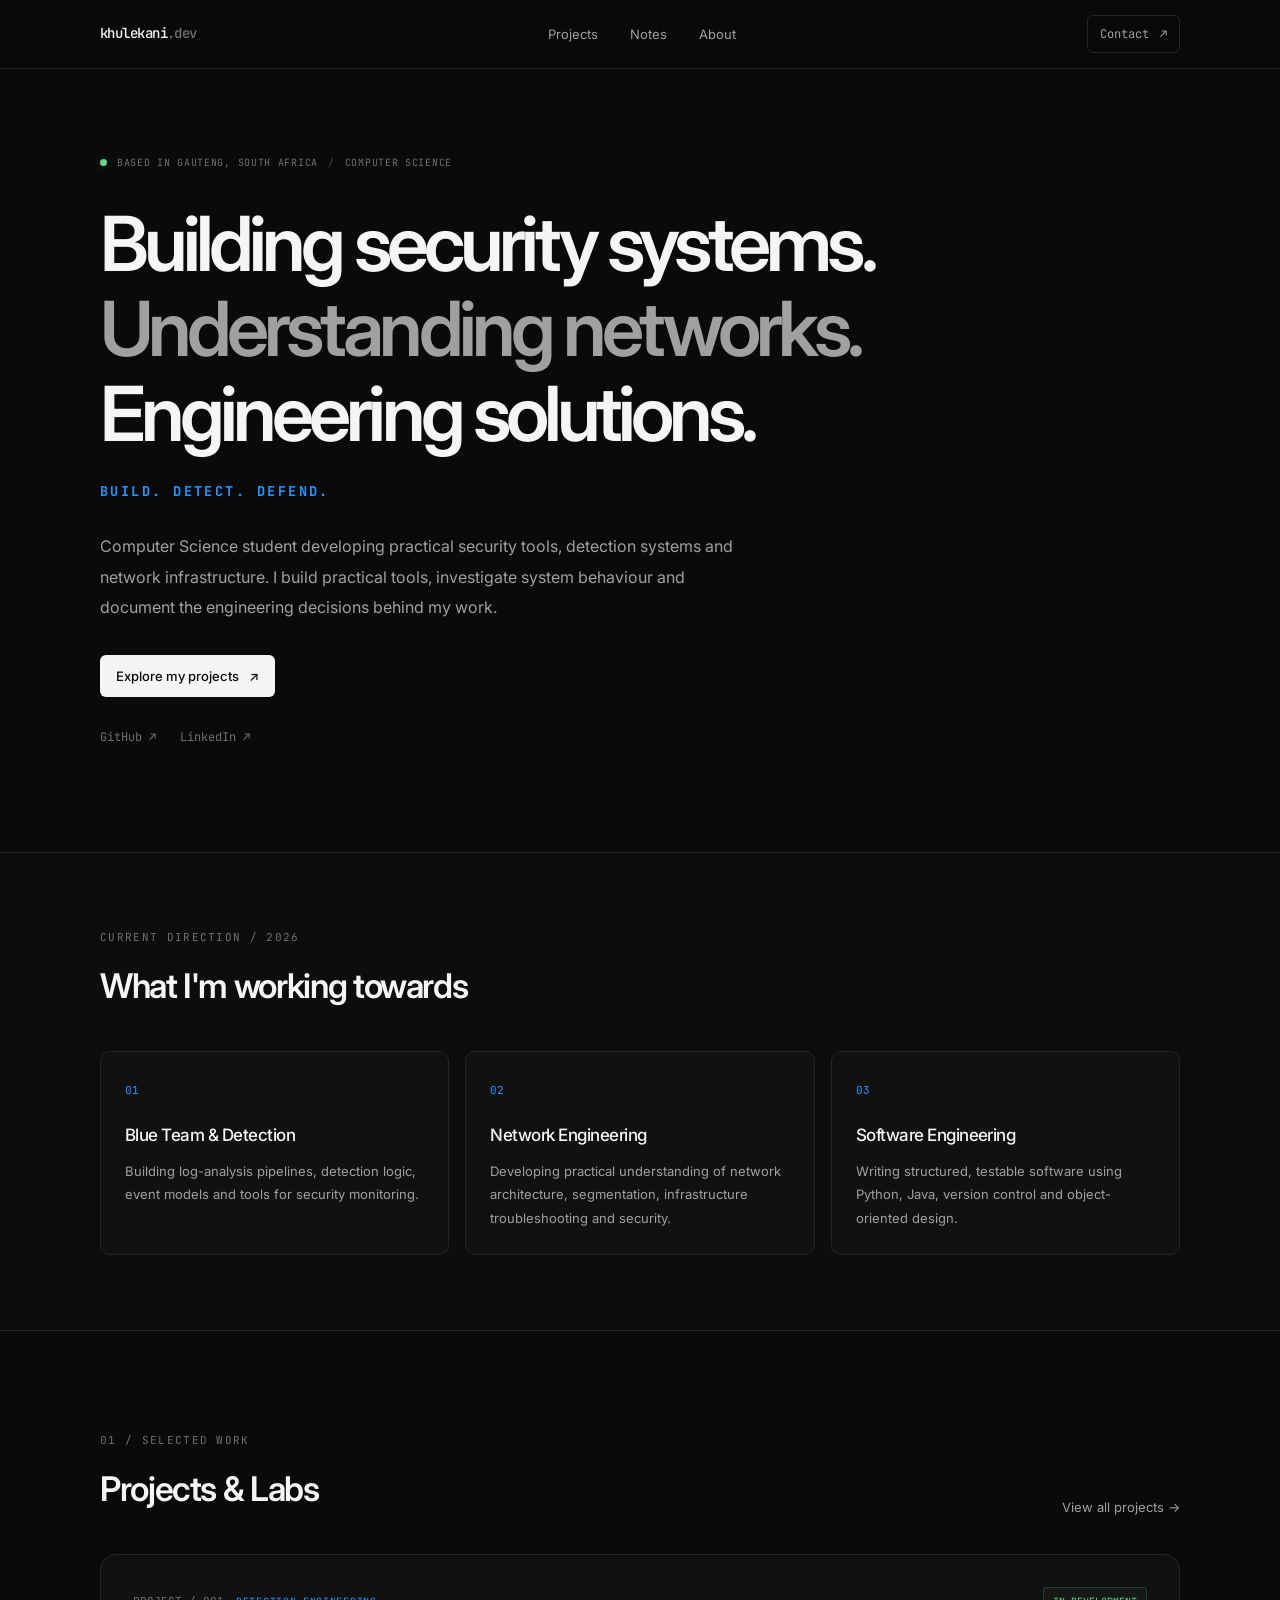
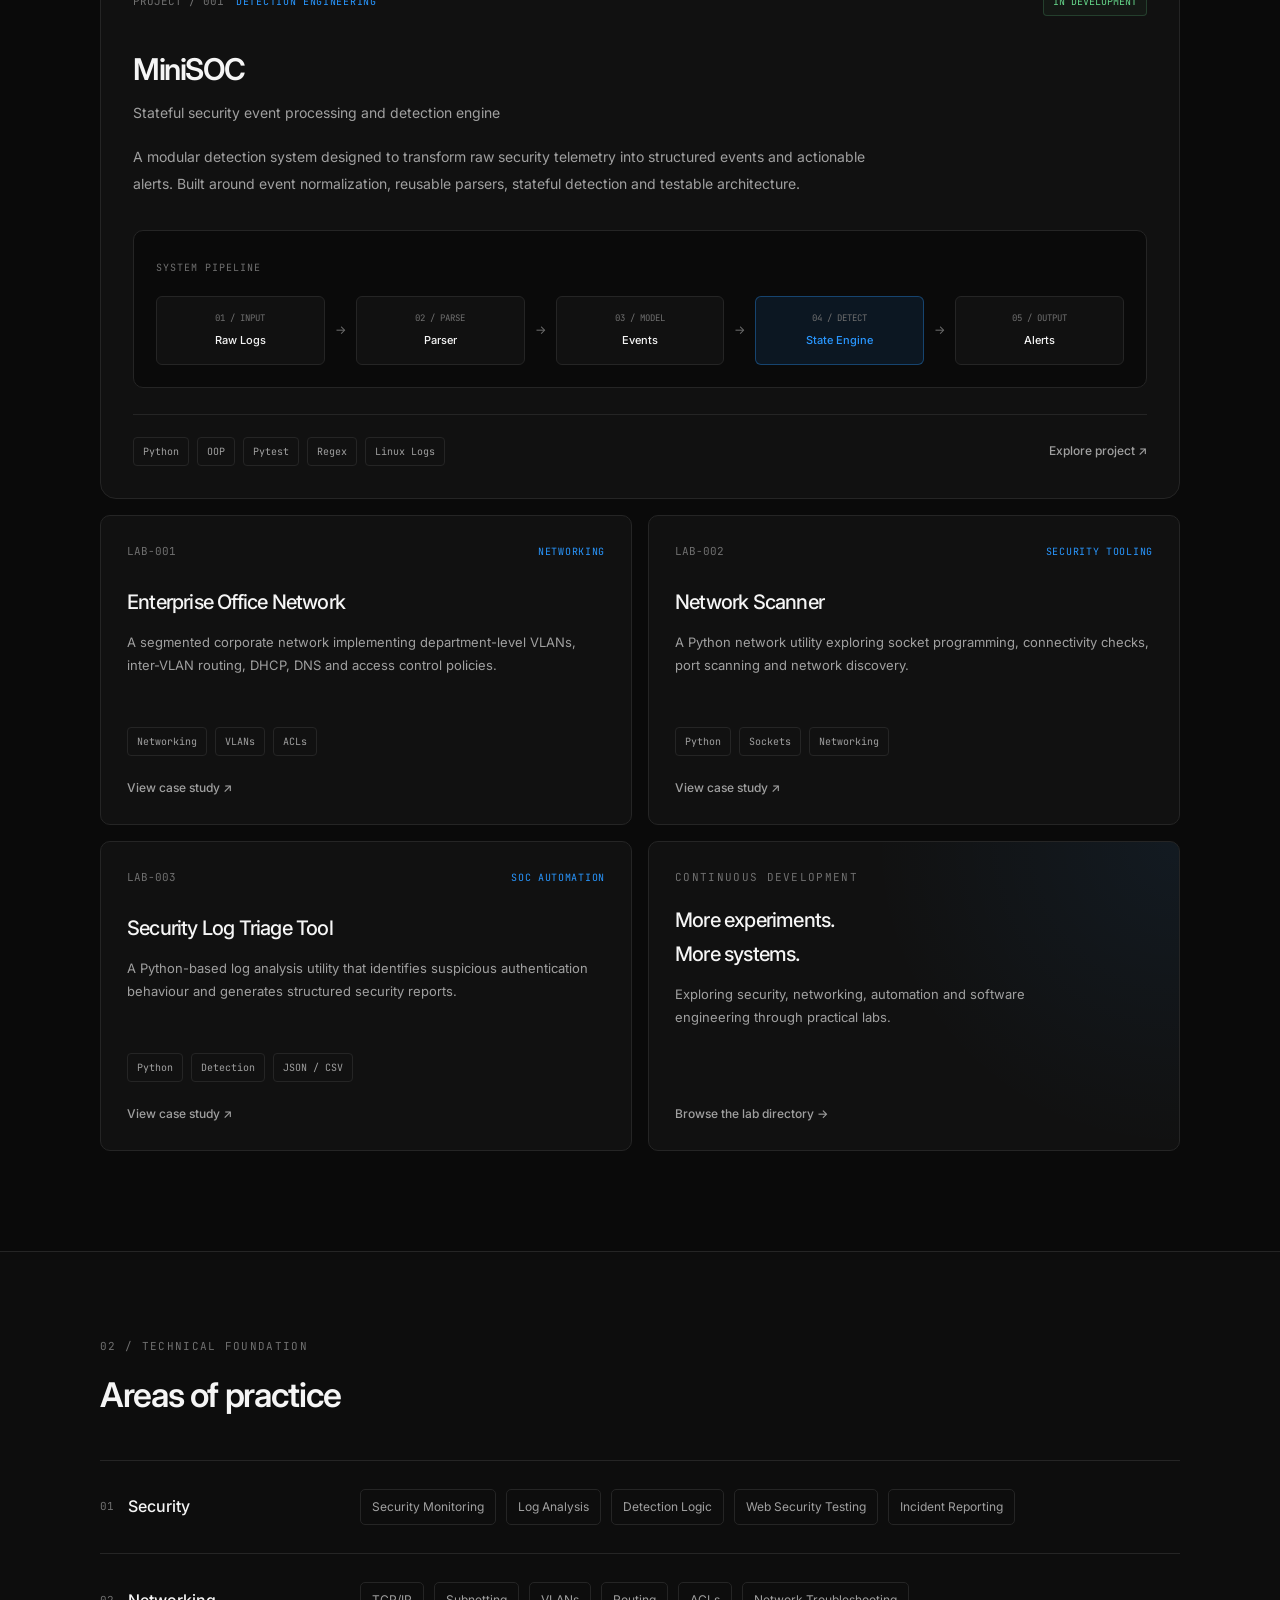
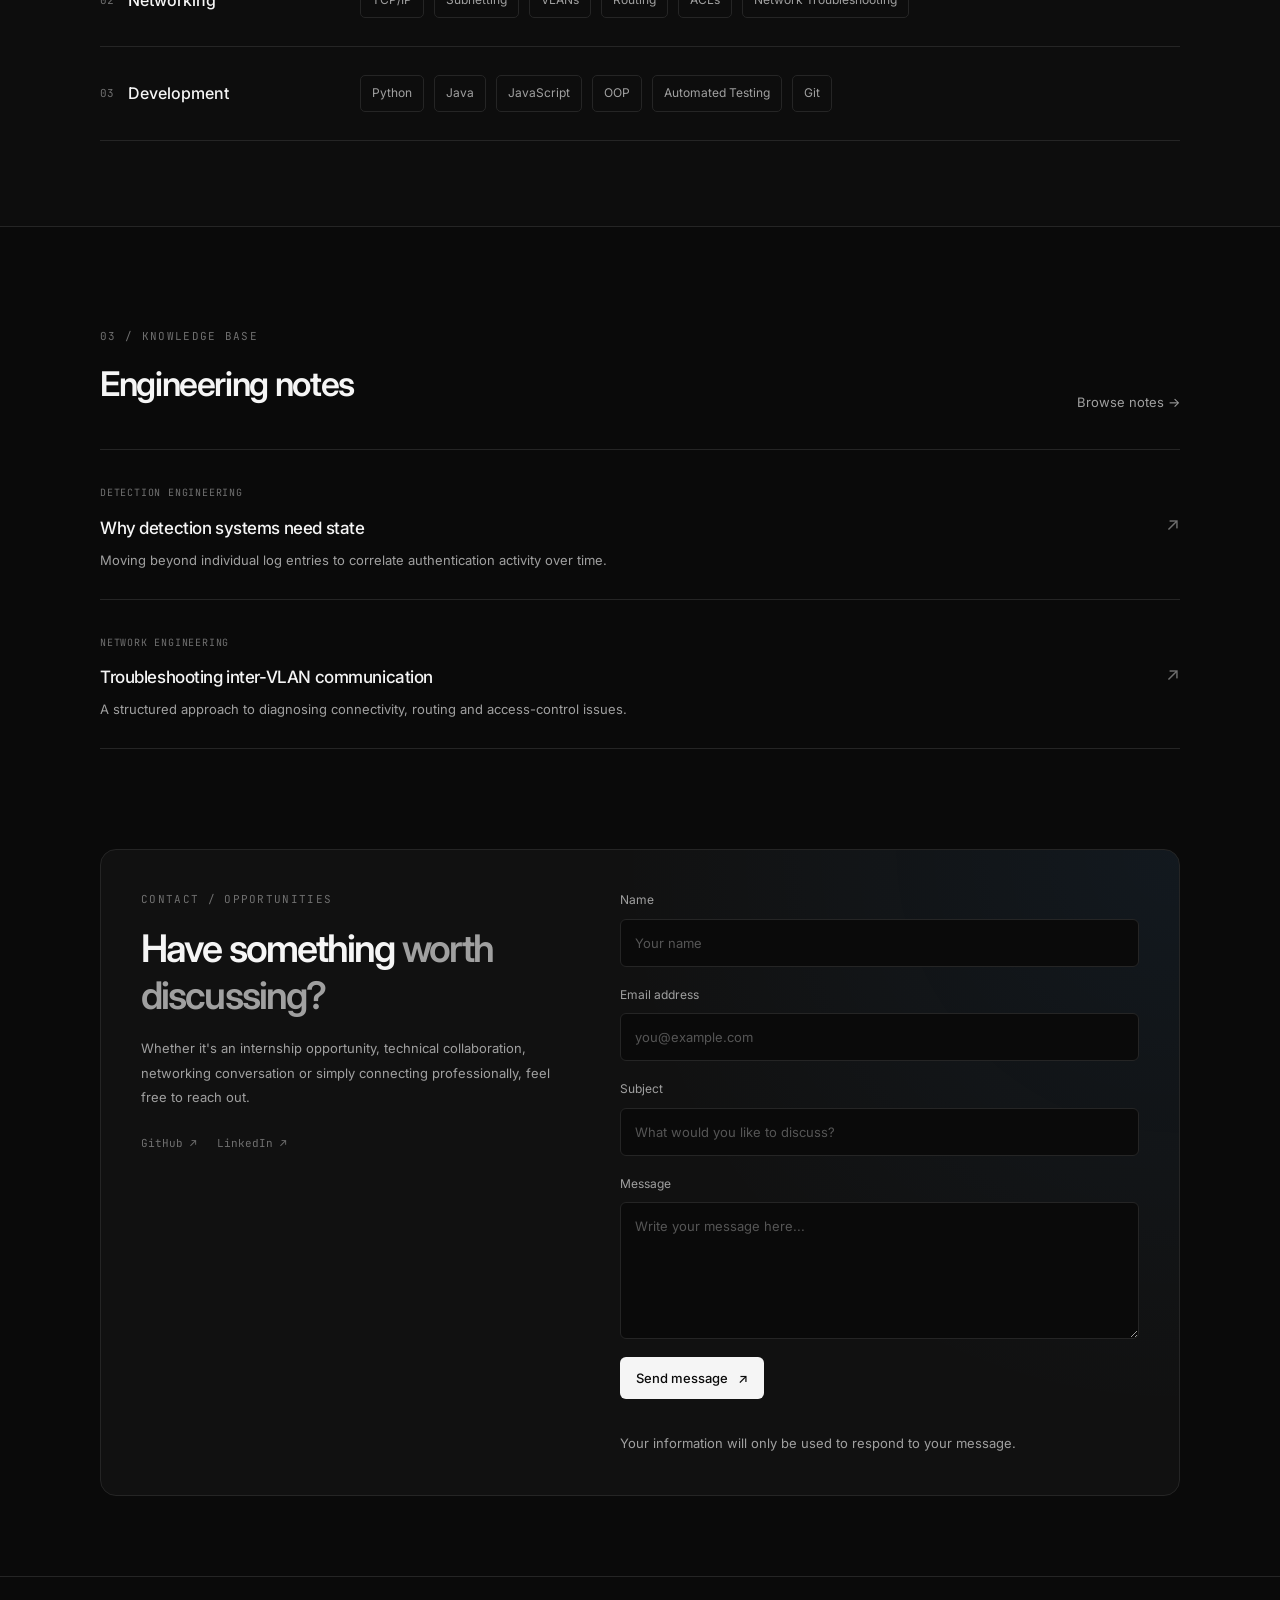
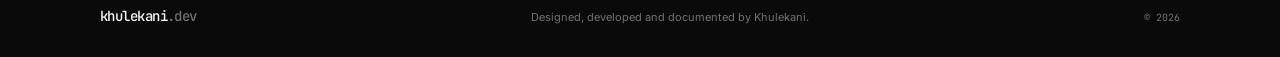
==== index.html @ 245b763f "Full first deployement" ====
<!DOCTYPE html>
<html lang="en">

<head>
    <meta charset="UTF-8">
    <meta name="viewport" content="width=device-width, initial-scale=1.0">

    <title>Khulekani Thabethe | Security & Network Engineering</title>

    <meta name="description"
        content="Computer Science student focused on cybersecurity, network engineering, detection systems and practical software development.">

    <meta name="theme-color" content="#0a0a0a">

    <link rel="preconnect" href="https://fonts.googleapis.com">
    <link rel="preconnect" href="https://fonts.gstatic.com" crossorigin>

    <link
        href="https://fonts.googleapis.com/css2?family=Inter:wght@400;500;600;700&family=JetBrains+Mono:wght@400;500&display=swap"
        rel="stylesheet">

    <link rel="stylesheet" href="style.css">
</head>

<body>

    <!-- Navigation -->
    <header class="site-header">
        <div class="container nav-wrapper">

            <a href="index.html" class="brand">
                khulekani<span>.dev</span>
            </a>

            <nav class="nav-links">
                <a href="projects.html">Projects</a>
                <a href="notes.html">Notes</a>
                <a href="about.html">About</a>
            </nav>

            <a href="contact.html" class="nav-contact">
                Contact <span>↗</span>
            </a>

        </div>
    </header>


    <main>

        <!-- Hero -->
        <section class="hero container">

            <div class="hero-meta">
                <span class="status-dot"></span>
                <span>BASED IN GAUTENG, SOUTH AFRICA</span>
                <span class="meta-divider">/</span>
                <span>COMPUTER SCIENCE</span>
            </div>

            <h1>
                Building security systems.
                <span>Understanding networks.</span>
                Engineering solutions.
            </h1>

            <p class="tagline">
                BUILD. DETECT. DEFEND.
            </p>
            
            <p class="hero-description">
                Computer Science student developing practical security tools,
                detection systems and network infrastructure.

                I build practical tools, investigate system behaviour
                and document the engineering decisions behind my work.
            </p>

            <div class="hero-actions">

                <a href="projects.html" class="button button-primary">
                    Explore my projects
                    <span>↗</span>
                </a>

                <!-- <a href="documents/Khulekani-Thabethe-CV.pdf" class="button button-secondary" target="_blank">
                    View CV
                </a> -->

            </div>

            <div class="hero-links">

                <a href="https://github.com/love-eskom" target="_blank" rel="noopener noreferrer">
                    GitHub ↗
                </a>

                <a href="https://www.linkedin.com/in/gcinikhaya-thabethe/" target="_blank" rel="noopener noreferrer">
                    LinkedIn ↗
                </a>

            </div>

        </section>


        <!-- Current Focus -->
        <section class="focus-section">
            <div class="container">

                <div class="section-heading">
                    <div>
                        <span class="section-label">CURRENT DIRECTION / 2026</span>
                        <h2>What I'm working towards</h2>
                    </div>
                </div>

                <div class="focus-grid">

                    <article class="focus-card">
                        <span class="focus-number">01</span>

                        <h3>Blue Team & Detection</h3>

                        <p>
                            Building log-analysis pipelines, detection logic,
                            event models and tools for security monitoring.
                        </p>
                    </article>

                    <article class="focus-card">
                        <span class="focus-number">02</span>

                        <h3>Network Engineering</h3>

                        <p>
                            Developing practical understanding of network
                            architecture, segmentation, infrastructure
                            troubleshooting and security.
                        </p>
                    </article>

                    <article class="focus-card">
                        <span class="focus-number">03</span>

                        <h3>Software Engineering</h3>

                        <p>
                            Writing structured, testable software using
                            Python, Java, version control and
                            object-oriented design.
                        </p>
                    </article>

                </div>
            </div>
        </section>


        <!-- Selected Projects -->
        <section class="projects-section container" id="projects">

            <div class="section-heading section-heading-split">

                <div>
                    <span class="section-label">01 / SELECTED WORK</span>
                    <h2>Projects & Labs</h2>
                </div>

                <a href="projects.html" class="text-link">
                    View all projects →
                </a>

            </div>


            <!-- Featured project -->
            <article class="project-featured">

                <div class="project-topline">

                    <div class="project-id">
                        <span class="project-index">PROJECT / 001</span>
                        <span class="project-category">DETECTION ENGINEERING</span>
                    </div>

                    <span class="project-status status-active">
                        IN DEVELOPMENT
                    </span>

                </div>

                <h3>MiniSOC</h3>

                <p class="project-subtitle">
                    Stateful security event processing and detection engine
                </p>

                <p class="project-description">
                    A modular detection system designed to transform raw
                    security telemetry into structured events and actionable
                    alerts. Built around event normalization, reusable
                    parsers, stateful detection and testable architecture.
                </p>


                <div class="architecture">

                    <span class="architecture-label">
                        SYSTEM PIPELINE
                    </span>

                    <div class="pipeline">

                        <div class="pipeline-node">
                            <small>01 / INPUT</small>
                            <strong>Raw Logs</strong>
                        </div>

                        <span class="pipeline-arrow">→</span>

                        <div class="pipeline-node">
                            <small>02 / PARSE</small>
                            <strong>Parser</strong>
                        </div>

                        <span class="pipeline-arrow">→</span>

                        <div class="pipeline-node">
                            <small>03 / MODEL</small>
                            <strong>Events</strong>
                        </div>

                        <span class="pipeline-arrow">→</span>

                        <div class="pipeline-node pipeline-highlight">
                            <small>04 / DETECT</small>
                            <strong>State Engine</strong>
                        </div>

                        <span class="pipeline-arrow">→</span>

                        <div class="pipeline-node">
                            <small>05 / OUTPUT</small>
                            <strong>Alerts</strong>
                        </div>

                    </div>

                </div>


                <div class="project-footer">

                    <div class="tech-stack">
                        <span>Python</span>
                        <span>OOP</span>
                        <span>Pytest</span>
                        <span>Regex</span>
                        <span>Linux Logs</span>
                    </div>

                    <a href="projects/minisoc.html" class="project-link">
                        Explore project ↗
                    </a>

                </div>

            </article>


            <!-- Secondary projects -->
            <div class="project-grid">

                <article class="project-card">

                    <div class="project-topline">
                        <span class="project-index">LAB-001</span>
                        <span class="project-category">NETWORKING</span>
                    </div>

                    <h3>Enterprise Office Network</h3>

                    <p>
                        A segmented corporate network implementing
                        department-level VLANs, inter-VLAN routing,
                        DHCP, DNS and access control policies.
                    </p>

                    <div class="tech-stack">
                        <span>Networking</span>
                        <span>VLANs</span>
                        <span>ACLs</span>
                    </div>

                    <a href="projects/lab-001-network.html" class="project-link">
                        View case study ↗
                    </a>

                </article>


                <article class="project-card">

                    <div class="project-topline">
                        <span class="project-index">LAB-002</span>
                        <span class="project-category">SECURITY TOOLING</span>
                    </div>

                    <h3>Network Scanner</h3>

                    <p>
                        A Python network utility exploring socket
                        programming, connectivity checks, port scanning
                        and network discovery.
                    </p>

                    <div class="tech-stack">
                        <span>Python</span>
                        <span>Sockets</span>
                        <span>Networking</span>
                    </div>

                    <a href="projects/lab-002-scanner.html" class="project-link">
                        View case study ↗
                    </a>

                </article>


                <article class="project-card">

                    <div class="project-topline">
                        <span class="project-index">LAB-003</span>
                        <span class="project-category">SOC AUTOMATION</span>
                    </div>

                    <h3>Security Log Triage Tool</h3>

                    <p>
                        A Python-based log analysis utility that identifies
                        suspicious authentication behaviour and generates
                        structured security reports.
                    </p>

                    <div class="tech-stack">
                        <span>Python</span>
                        <span>Detection</span>
                        <span>JSON / CSV</span>
                    </div>

                    <a href="projects/lab-003-soc.html" class="project-link">
                        View case study ↗
                    </a>

                </article>


                <article class="project-card project-card-more">

                    <div class="more-content">

                        <span class="section-label">
                            CONTINUOUS DEVELOPMENT
                        </span>

                        <h3>More experiments.<br>More systems.</h3>

                        <p>
                            Exploring security, networking, automation
                            and software engineering through practical labs.
                        </p>

                    </div>

                    <a href="projects.html" class="project-link">
                        Browse the lab directory →
                    </a>

                </article>

            </div>

        </section>


        <!-- Technical Areas -->
        <section class="expertise-section">

            <div class="container">

                <div class="section-heading">
                    <div>
                        <span class="section-label">02 / TECHNICAL FOUNDATION</span>
                        <h2>Areas of practice</h2>
                    </div>
                </div>


                <div class="expertise-list">

                    <div class="expertise-row">

                        <div class="expertise-title">
                            <span>01</span>
                            <h3>Security</h3>
                        </div>

                        <div class="expertise-items">
                            <span>Security Monitoring</span>
                            <span>Log Analysis</span>
                            <span>Detection Logic</span>
                            <span>Web Security Testing</span>
                            <span>Incident Reporting</span>
                        </div>

                    </div>


                    <div class="expertise-row">

                        <div class="expertise-title">
                            <span>02</span>
                            <h3>Networking</h3>
                        </div>

                        <div class="expertise-items">
                            <span>TCP/IP</span>
                            <span>Subnetting</span>
                            <span>VLANs</span>
                            <span>Routing</span>
                            <span>ACLs</span>
                            <span>Network Troubleshooting</span>
                        </div>

                    </div>


                    <div class="expertise-row">

                        <div class="expertise-title">
                            <span>03</span>
                            <h3>Development</h3>
                        </div>

                        <div class="expertise-items">
                            <span>Python</span>
                            <span>Java</span>
                            <span>JavaScript</span>
                            <span>OOP</span>
                            <span>Automated Testing</span>
                            <span>Git</span>
                        </div>

                    </div>

                </div>

            </div>

        </section>


        <!-- Latest Notes -->
        <section class="notes-section container">

            <div class="section-heading section-heading-split">

                <div>
                    <span class="section-label">03 / KNOWLEDGE BASE</span>
                    <h2>Engineering notes</h2>
                </div>

                <a href="notes.html" class="text-link">
                    Browse notes →
                </a>

            </div>


            <div class="notes-list">

                <a href="notes/stateful-detection.html" class="note-item">

                    <div>
                        <span class="note-category">DETECTION ENGINEERING</span>

                        <h3>
                            Why detection systems need state
                        </h3>

                        <p>
                            Moving beyond individual log entries to
                            correlate authentication activity over time.
                        </p>
                    </div>

                    <span class="note-arrow">↗</span>

                </a>


                <a href="notes/vlan-troubleshooting.html" class="note-item">

                    <div>
                        <span class="note-category">NETWORK ENGINEERING</span>

                        <h3>
                            Troubleshooting inter-VLAN communication
                        </h3>

                        <p>
                            A structured approach to diagnosing
                            connectivity, routing and access-control issues.
                        </p>
                    </div>

                    <span class="note-arrow">↗</span>

                </a>

            </div>

        </section>


        
        <div class="contact-actions">
            
            <!-- Contact -->
            <section class="contact-section container" id="contact">
            
                <div class="contact-panel contact-panel-form">
            
                    <div class="contact-intro">
            
                        <span class="section-label">
                            CONTACT / OPPORTUNITIES
                        </span>
            
                        <h2>
                            Have something
                            <span>worth discussing?</span>
                        </h2>
            
                        <p>
                            Whether it's an internship opportunity, technical
                            collaboration, networking conversation or simply
                            connecting professionally, feel free to reach out.
                        </p>
            
                        <div class="contact-direct-links">
            
                            <a href="https://github.com/love-eskom" target="_blank" rel="noopener noreferrer">
                                GitHub ↗
                            </a>
            
                            <a href="https://www.linkedin.com/in/gcinikhaya-thabethe/" target="_blank" rel="noopener noreferrer">
                                LinkedIn ↗
                            </a>
            
                        </div>
            
                    </div>
            
            
                    <!-- Replace YOUR_FORM_ID with your actual Formspree ID -->
                    <form class="contact-form" action="https://formspree.io/f/xeagnljv" method="POST">
            
                        <!-- Honeypot spam prevention (make sure .honeypot has display: none in style.css) -->
                        <input type="text" name="_gotcha" class="honeypot" style="display: none;" tabindex="-1" autocomplete="off"
                            aria-hidden="true">
            
                        <!-- Optional: sets the email subject line in Formspree -->
                        <input type="hidden" name="_subject" value="New portfolio inquiry from khulekani.dev">
            
                        <div class="form-group">
                            <label for="name">Name</label>
                            <input type="text" id="name" name="name" placeholder="Your name" autocomplete="name" required>
                        </div>
            
                        <div class="form-group">
                            <label for="email">Email address</label>
                            <input type="email" id="email" name="email" placeholder="you@example.com" autocomplete="email" required>
                        </div>
            
                        <div class="form-group">
                            <label for="subject">Subject</label>
                            <input type="text" id="subject" name="subject" placeholder="What would you like to discuss?" required>
                        </div>
            
                        <div class="form-group">
                            <label for="message">Message</label>
                            <textarea id="message" name="message" rows="5" placeholder="Write your message here..."
                                required></textarea>
                        </div>
            
                        <button type="submit" class="button button-primary form-submit">
                            Send message
                            <span>↗</span>
                        </button>
            
                        <p class="form-note">
                            Your information will only be used to respond to your message.
                        </p>
            
                    </form>
            
                </div>
            
            </section>

    </main>


    <!-- Footer -->
    <footer class="site-footer">

        <div class="container footer-content">

            <span class="brand">
                khulekani<span>.dev</span>
            </span>

            <p>
                Designed, developed and documented by Khulekani.
            </p>

            <span class="footer-copy">
                © 2026
            </span>

        </div>

    </footer>

</body>

</html>
---- style.css ----
/* =========================================
   01. DESIGN SYSTEM
========================================= */

:root {
    --bg: #0a0a0a;
    --surface: #111111;
    --surface-raised: #151515;

    --border: #252525;
    --border-hover: #3a3a3a;

    --text: #f5f5f5;
    --text-secondary: #a0a0a0;
    --text-muted: #707070;

    --accent: #2997ff;
    --accent-soft: rgba(41, 151, 255, 0.10);

    --green: #65d68a;

    --font-main: "Inter", sans-serif;
    --font-mono: "JetBrains Mono", monospace;

    --container: 1080px;

    --radius-sm: 6px;
    --radius-md: 10px;
    --radius-lg: 16px;

    --transition: 180ms ease;
}


/* =========================================
   02. RESET
========================================= */

* {
    margin: 0;
    padding: 0;
    box-sizing: border-box;
}

html {
    scroll-behavior: smooth;
}

body {
    background: var(--bg);
    color: var(--text);

    font-family: var(--font-main);
    font-size: 15px;
    line-height: 1.7;

    -webkit-font-smoothing: antialiased;
    -moz-osx-font-smoothing: grayscale;
}

::selection {
    background: var(--accent);
    color: white;
}

a {
    color: inherit;
    text-decoration: none;
}

button,
input,
textarea {
    font: inherit;
}

img {
    max-width: 100%;
    display: block;
}


/* =========================================
   03. UTILITIES
========================================= */

.container {
    width: min(var(--container), calc(100% - 48px));
    margin-inline: auto;
}

.section-label {
    display: block;

    color: var(--text-muted);

    font-family: var(--font-mono);
    font-size: 11px;
    letter-spacing: 0.12em;
    text-transform: uppercase;
}

.text-link {
    color: var(--text-secondary);
    font-size: 13px;

    transition: color var(--transition);
}

.text-link:hover {
    color: var(--text);
}

.section-heading {
    margin-bottom: 36px;
}

.section-heading h2 {
    margin-top: 10px;

    font-size: clamp(26px, 4vw, 34px);
    font-weight: 600;
    letter-spacing: -0.04em;
}

.section-heading-split {
    display: flex;
    align-items: flex-end;
    justify-content: space-between;
    gap: 24px;
}


/* =========================================
   04. NAVIGATION
========================================= */

.site-header {
    position: sticky;
    top: 0;
    z-index: 100;

    background: rgba(10, 10, 10, 0.88);
    backdrop-filter: blur(16px);
    -webkit-backdrop-filter: blur(16px);

    border-bottom: 1px solid rgba(37, 37, 37, 0.8);
}

.nav-wrapper {
    min-height: 68px;

    display: flex;
    align-items: center;
    justify-content: space-between;
    gap: 24px;
}

.brand {
    font-family: var(--font-mono);
    font-size: 14px;
    font-weight: 500;
    letter-spacing: -0.04em;
}

.brand span {
    color: var(--text-muted);
}

.nav-links {
    display: flex;
    align-items: center;
    gap: 32px;
}

.nav-links a {
    color: var(--text-secondary);
    font-size: 13px;

    transition: color var(--transition);
}

.nav-links a:hover {
    color: var(--text);
}

.nav-contact {
    padding: 8px 12px;

    border: 1px solid var(--border);
    border-radius: var(--radius-sm);

    color: var(--text-secondary);

    font-size: 12px;
    font-family: var(--font-mono);

    transition: all var(--transition);
}

.nav-contact span {
    margin-left: 4px;
}

.nav-contact:hover {
    color: var(--text);
    border-color: var(--border-hover);
    background: var(--surface);
}


/* =========================================
   05. HERO
========================================= */

.hero {
    padding-top: 85px;
    padding-bottom: 105px;
}

.hero-meta {
    display: flex;
    align-items: center;
    flex-wrap: wrap;
    gap: 10px;

    margin-bottom: 30px;

    color: var(--text-muted);

    font-family: var(--font-mono);
    font-size: 10px;
    letter-spacing: 0.07em;
}

.status-dot {
    width: 7px;
    height: 7px;

    border-radius: 50%;
    background: var(--green);

    box-shadow: 0 0 10px rgba(101, 214, 138, 0.25);
}

.meta-divider {
    color: #444;
}

.hero h1 {
    max-width: 900px;

    font-size: clamp(40px, 7vw, 76px);
    font-weight: 600;
    line-height: 1.12;
    letter-spacing: -0.065em;
}

.hero h1 span {
    display: block;
    color: var(--text-secondary);
}

.hero-description {
    max-width: 640px;

    margin-top: 28px;

    color: var(--text-secondary);

    font-size: 16px;
    line-height: 1.9;
}

.hero-actions {
    display: flex;
    flex-wrap: wrap;
    gap: 12px;

    margin-top: 32px;
}

.button {
    display: inline-flex;
    align-items: center;
    justify-content: center;
    gap: 10px;

    min-height: 42px;
    padding: 10px 16px;

    border-radius: var(--radius-sm);

    font-size: 13px;
    font-weight: 500;

    transition: all var(--transition);
}

.button-primary {
    background: var(--text);
    color: var(--bg);
}

.button-primary:hover {
    background: white;
    transform: translateY(-1px);
}

.button-secondary {
    background: var(--surface);
    border: 1px solid var(--border);
    color: var(--text);
}

.button-secondary:hover {
    border-color: var(--border-hover);
    background: var(--surface-raised);
}

.hero-links {
    display: flex;
    gap: 24px;

    margin-top: 30px;
}

.hero-links a {
    color: var(--text-muted);
    font-family: var(--font-mono);
    font-size: 12px;

    transition: color var(--transition);
}

.hero-links a:hover {
    color: var(--accent);
}


/* =========================================
   06. CURRENT FOCUS
========================================= */

.focus-section {
    padding: 75px 0;

    background: #0d0d0d;
    border-top: 1px solid var(--border);
    border-bottom: 1px solid var(--border);
}

.focus-grid {
    display: grid;
    grid-template-columns: repeat(3, 1fr);
    gap: 16px;
}

.focus-card {
    padding: 24px;

    border: 1px solid var(--border);
    background: var(--surface);

    border-radius: var(--radius-md);

    transition: border-color var(--transition);
}

.focus-card:hover {
    border-color: var(--border-hover);
}

.focus-number {
    color: var(--accent);

    font-family: var(--font-mono);
    font-size: 11px;
}

.focus-card h3 {
    margin-top: 20px;

    font-size: 17px;
    font-weight: 500;
    letter-spacing: -0.03em;
}

.focus-card p {
    margin-top: 10px;

    color: var(--text-secondary);

    font-size: 13px;
    line-height: 1.8;
}


/* =========================================
   07. PROJECTS
========================================= */

.projects-section {
    padding-top: 100px;
    padding-bottom: 100px;
}

.project-featured {
    padding: 32px;

    border: 1px solid var(--border);
    border-radius: var(--radius-lg);

    background: var(--surface);

    transition: border-color var(--transition);
}

.project-featured:hover {
    border-color: var(--border-hover);
}

.project-topline {
    display: flex;
    align-items: center;
    justify-content: space-between;
    flex-wrap: wrap;
    gap: 12px;
}

.project-id {
    display: flex;
    flex-wrap: wrap;
    align-items: center;
    gap: 12px;
}

.project-index {
    color: var(--text-muted);

    font-family: var(--font-mono);
    font-size: 11px;
}

.project-category {
    color: var(--accent);

    font-family: var(--font-mono);
    font-size: 10px;
    letter-spacing: 0.07em;
}

.project-status {
    padding: 5px 9px;

    border: 1px solid var(--border);
    border-radius: 4px;

    color: var(--text-muted);

    font-family: var(--font-mono);
    font-size: 10px;
}

.status-active {
    color: var(--green);
    border-color: rgba(101, 214, 138, 0.2);
    background: rgba(101, 214, 138, 0.04);
}

.project-featured h3 {
    margin-top: 28px;

    font-size: 30px;
    font-weight: 600;
    letter-spacing: -0.05em;
}

.project-subtitle {
    margin-top: 6px;

    color: var(--text-secondary);
    font-size: 14px;
}

.project-description {
    max-width: 750px;

    margin-top: 20px;

    color: var(--text-secondary);
    font-size: 14px;
    line-height: 1.9;
}


/* Architecture pipeline */

.architecture {
    margin-top: 32px;
    padding: 22px;

    border: 1px solid var(--border);
    border-radius: var(--radius-md);

    background: var(--bg);
}

.architecture-label {
    color: var(--text-muted);

    font-family: var(--font-mono);
    font-size: 10px;
    letter-spacing: 0.1em;
}

.pipeline {
    display: flex;
    align-items: center;
    justify-content: space-between;
    gap: 10px;

    margin-top: 18px;
}

.pipeline-node {
    flex: 1;
    min-width: 0;

    padding: 14px 10px;

    border: 1px solid var(--border);
    border-radius: var(--radius-sm);

    background: var(--surface);

    text-align: center;
}

.pipeline-node small {
    display: block;

    color: var(--text-muted);

    font-family: var(--font-mono);
    font-size: 9px;
}

.pipeline-node strong {
    display: block;
    margin-top: 5px;

    font-size: 11px;
    font-weight: 500;
}

.pipeline-highlight {
    border-color: rgba(41, 151, 255, 0.35);
    background: var(--accent-soft);
}

.pipeline-highlight strong {
    color: var(--accent);
}

.pipeline-arrow {
    color: var(--text-muted);
    font-size: 12px;
}


/* Project footer */

.project-footer {
    display: flex;
    align-items: center;
    justify-content: space-between;
    flex-wrap: wrap;
    gap: 20px;

    margin-top: 26px;
    padding-top: 22px;

    border-top: 1px solid var(--border);
}


/* Project tags */

.tech-stack {
    display: flex;
    flex-wrap: wrap;
    gap: 8px;
}

.tech-stack span {
    padding: 5px 9px;

    border: 1px solid var(--border);
    border-radius: 4px;

    color: var(--text-secondary);

    font-family: var(--font-mono);
    font-size: 10px;
}


/* Project link */

.project-link {
    display: inline-flex;
    align-items: center;
    gap: 8px;

    color: var(--text-secondary);

    font-size: 12px;
    font-weight: 500;

    transition: color var(--transition);
}

.project-link:hover {
    color: var(--accent);
}


/* Project grid */

.project-grid {
    display: grid;
    grid-template-columns: repeat(2, 1fr);
    gap: 16px;

    margin-top: 16px;
}

.project-card {
    display: flex;
    flex-direction: column;

    min-height: 310px;
    padding: 26px;

    border: 1px solid var(--border);
    border-radius: var(--radius-md);

    background: var(--surface);

    transition:
        border-color var(--transition),
        transform var(--transition);
}

.project-card:hover {
    border-color: var(--border-hover);
    transform: translateY(-2px);
}

.project-card h3 {
    margin-top: 24px;

    font-size: 20px;
    font-weight: 500;
    letter-spacing: -0.04em;
}

.project-card p {
    margin-top: 12px;

    color: var(--text-secondary);

    font-size: 13px;
    line-height: 1.8;
}

.project-card .tech-stack {
    margin-top: auto;
    padding-top: 24px;
}

.project-card .project-link {
    margin-top: 22px;
}

.project-card-more {
    justify-content: space-between;

    background:
        radial-gradient(circle at top right,
            rgba(41, 151, 255, 0.07),
            transparent 50%),
        var(--surface);
}

.project-card-more h3 {
    margin-top: 16px;
}

.project-card-more p {
    max-width: 350px;
}


/* =========================================
   08. EXPERTISE
========================================= */

.expertise-section {
    padding: 85px 0;

    border-top: 1px solid var(--border);
    border-bottom: 1px solid var(--border);

    background: #0d0d0d;
}

.expertise-list {
    border-top: 1px solid var(--border);
}

.expertise-row {
    display: grid;
    grid-template-columns: 220px 1fr;
    gap: 40px;

    padding: 28px 0;

    border-bottom: 1px solid var(--border);
}

.expertise-title {
    display: flex;
    align-items: center;
    gap: 14px;
}

.expertise-title span {
    color: var(--text-muted);

    font-family: var(--font-mono);
    font-size: 11px;
}

.expertise-title h3 {
    font-size: 16px;
    font-weight: 500;
}

.expertise-items {
    display: flex;
    flex-wrap: wrap;
    gap: 10px;
}

.expertise-items span {
    padding: 7px 11px;

    border: 1px solid var(--border);
    border-radius: 5px;

    color: var(--text-secondary);

    font-size: 12px;
}


/* =========================================
   09. NOTES
========================================= */

.notes-section {
    padding-top: 100px;
    padding-bottom: 100px;
}

.notes-list {
    border-top: 1px solid var(--border);
}

.note-item {
    display: flex;
    align-items: center;
    justify-content: space-between;
    gap: 24px;

    padding: 28px 0;

    border-bottom: 1px solid var(--border);
}

.note-category {
    color: var(--text-muted);

    font-family: var(--font-mono);
    font-size: 10px;
    letter-spacing: 0.08em;
}

.note-item h3 {
    margin-top: 10px;

    font-size: 17px;
    font-weight: 500;
    letter-spacing: -0.025em;

    transition: color var(--transition);
}

.note-item p {
    margin-top: 6px;

    color: var(--text-secondary);
    font-size: 13px;
}

.note-arrow {
    color: var(--text-muted);
    font-size: 18px;

    transition: all var(--transition);
}

.note-item:hover h3 {
    color: var(--accent);
}

.note-item:hover .note-arrow {
    color: var(--accent);
    transform: translate(3px, -3px);
}


/* =========================================
   10. CONTACT
========================================= */

.contact-section {
    padding-bottom: 80px;
}

.contact-panel {
    display: flex;
    align-items: center;
    justify-content: space-between;
    gap: 40px;

    padding: 40px;

    border: 1px solid var(--border);
    border-radius: var(--radius-lg);

    background:
        radial-gradient(circle at top right,
            rgba(41, 151, 255, 0.06),
            transparent 45%),
        var(--surface);
}

.contact-panel h2 {
    max-width: 600px;

    margin-top: 16px;

    font-size: clamp(27px, 4vw, 38px);
    font-weight: 600;
    letter-spacing: -0.05em;
    line-height: 1.25;
}

.contact-panel h2 span {
    color: var(--text-secondary);
}

.contact-panel p {
    max-width: 500px;

    margin-top: 14px;

    color: var(--text-secondary);
    font-size: 13px;
    line-height: 1.9;
}

.contact-actions {
    display: flex;
    flex-wrap: wrap;
    gap: 10px;
}


/* =========================================
   11. FOOTER
========================================= */

.site-footer {
    border-top: 1px solid var(--border);
}

.footer-content {
    min-height: 80px;

    display: flex;
    align-items: center;
    justify-content: space-between;
    flex-wrap: wrap;
    gap: 16px;
}

.footer-content p {
    color: var(--text-muted);
    font-size: 11px;
}

.footer-copy {
    color: var(--text-muted);

    font-family: var(--font-mono);
    font-size: 10px;
}


/* =========================================
   12. RESPONSIVE
========================================= */

@media (max-width: 800px) {

    .hero {
        padding-top: 90px;
        padding-bottom: 80px;
    }

    .focus-grid {
        grid-template-columns: 1fr;
    }

    .project-grid {
        grid-template-columns: 1fr;
    }

    .expertise-row {
        grid-template-columns: 1fr;
        gap: 20px;
    }

    .contact-panel {
        flex-direction: column;
        align-items: flex-start;
    }

    .pipeline {
        overflow-x: auto;
        justify-content: flex-start;

        padding-bottom: 8px;
    }

    .pipeline-node {
        flex: 0 0 110px;
    }

    .pipeline-arrow {
        flex: 0 0 auto;
    }

}


@media (max-width: 600px) {

    .container {
        width: calc(100% - 32px);
    }

    .nav-wrapper {
        min-height: 62px;
        gap: 12px;
    }

    .nav-links {
        gap: 16px;
    }

    .nav-links a {
        font-size: 11px;
    }

    .nav-contact {
        display: none;
    }

    .hero {
        padding-top: 75px;
        padding-bottom: 70px;
    }

    .hero h1 {
        font-size: 43px;
    }

    .hero-description {
        font-size: 14px;
    }

    .hero-meta {
        font-size: 9px;
        gap: 7px;
    }

    .section-heading-split {
        align-items: flex-start;
        flex-direction: column;
        gap: 12px;
    }

    .project-featured {
        padding: 20px;
    }

    .project-featured h3 {
        font-size: 25px;
    }

    .architecture {
        padding: 14px;
    }

    .project-footer {
        align-items: flex-start;
        flex-direction: column;
    }

    .project-card {
        min-height: 280px;
        padding: 22px;
    }

    .expertise-row {
        padding: 24px 0;
    }

    .note-item {
        align-items: flex-start;
    }

    .note-item h3 {
        font-size: 15px;
    }

    .contact-panel {
        padding: 24px;
    }

    .contact-actions {
        width: 100%;
    }

    .footer-content {
        padding: 20px 0;
        flex-direction: column;
        align-items: flex-start;
    }

}

/* =========================================
   CONTACT FORM
========================================= */

.contact-panel-form {
    display: grid;
    grid-template-columns: 0.9fr 1.1fr;
    align-items: start;
    gap: 55px;
}

.contact-intro h2 {
    max-width: 450px;
    margin-top: 16px;

    font-size: clamp(27px, 4vw, 38px);
    font-weight: 600;
    letter-spacing: -0.05em;
    line-height: 1.25;
}

.contact-intro h2 span {
    color: var(--text-secondary);
}

.contact-intro p {
    max-width: 430px;
    margin-top: 16px;

    color: var(--text-secondary);
    font-size: 13px;
    line-height: 1.9;
}

.contact-direct-links {
    display: flex;
    gap: 20px;
    margin-top: 24px;
}

.contact-direct-links a {
    color: var(--text-muted);
    font-family: var(--font-mono);
    font-size: 11px;

    transition: color var(--transition);
}

.contact-direct-links a:hover {
    color: var(--accent);
}


/* Form */

.contact-form {
    display: flex;
    flex-direction: column;
    gap: 18px;
}

.form-group {
    display: flex;
    flex-direction: column;
    gap: 8px;
}

.form-group label {
    color: var(--text-secondary);
    font-size: 12px;
}

.form-group input,
.form-group textarea {
    width: 100%;

    padding: 12px 14px;

    border: 1px solid var(--border);
    border-radius: var(--radius-sm);

    background: var(--bg);
    color: var(--text);

    font-family: var(--font-main);
    font-size: 13px;

    outline: none;

    transition:
        border-color var(--transition),
        background var(--transition);
}

.form-group input::placeholder,
.form-group textarea::placeholder {
    color: #555;
}

.form-group input:focus,
.form-group textarea:focus {
    border-color: var(--accent);
    background: #0d0d0d;
}

.form-group textarea {
    resize: vertical;
    min-height: 130px;
}

.form-submit {
    width: fit-content;
    border: none;
    cursor: pointer;
}

.form-note {
    color: var(--text-muted);
    font-size: 10px;
    line-height: 1.6;
}

.honeypot {
    display: none !important;
}


/* Responsive contact form */

@media(max-width: 800px) {

    .contact-panel-form {
        grid-template-columns: 1fr;
        gap: 35px;
    }

}

@media(max-width: 600px) {

    .contact-form {
        width: 100%;
    }

    .form-submit {
        width: 100%;
    }

}

.tagline {
    font-family: var(--font-mono);
    font-size: 0.85rem;
    font-weight: 700;
    letter-spacing: 0.18em;
    color: var(--accent);
    margin-top: 1.5rem;
}
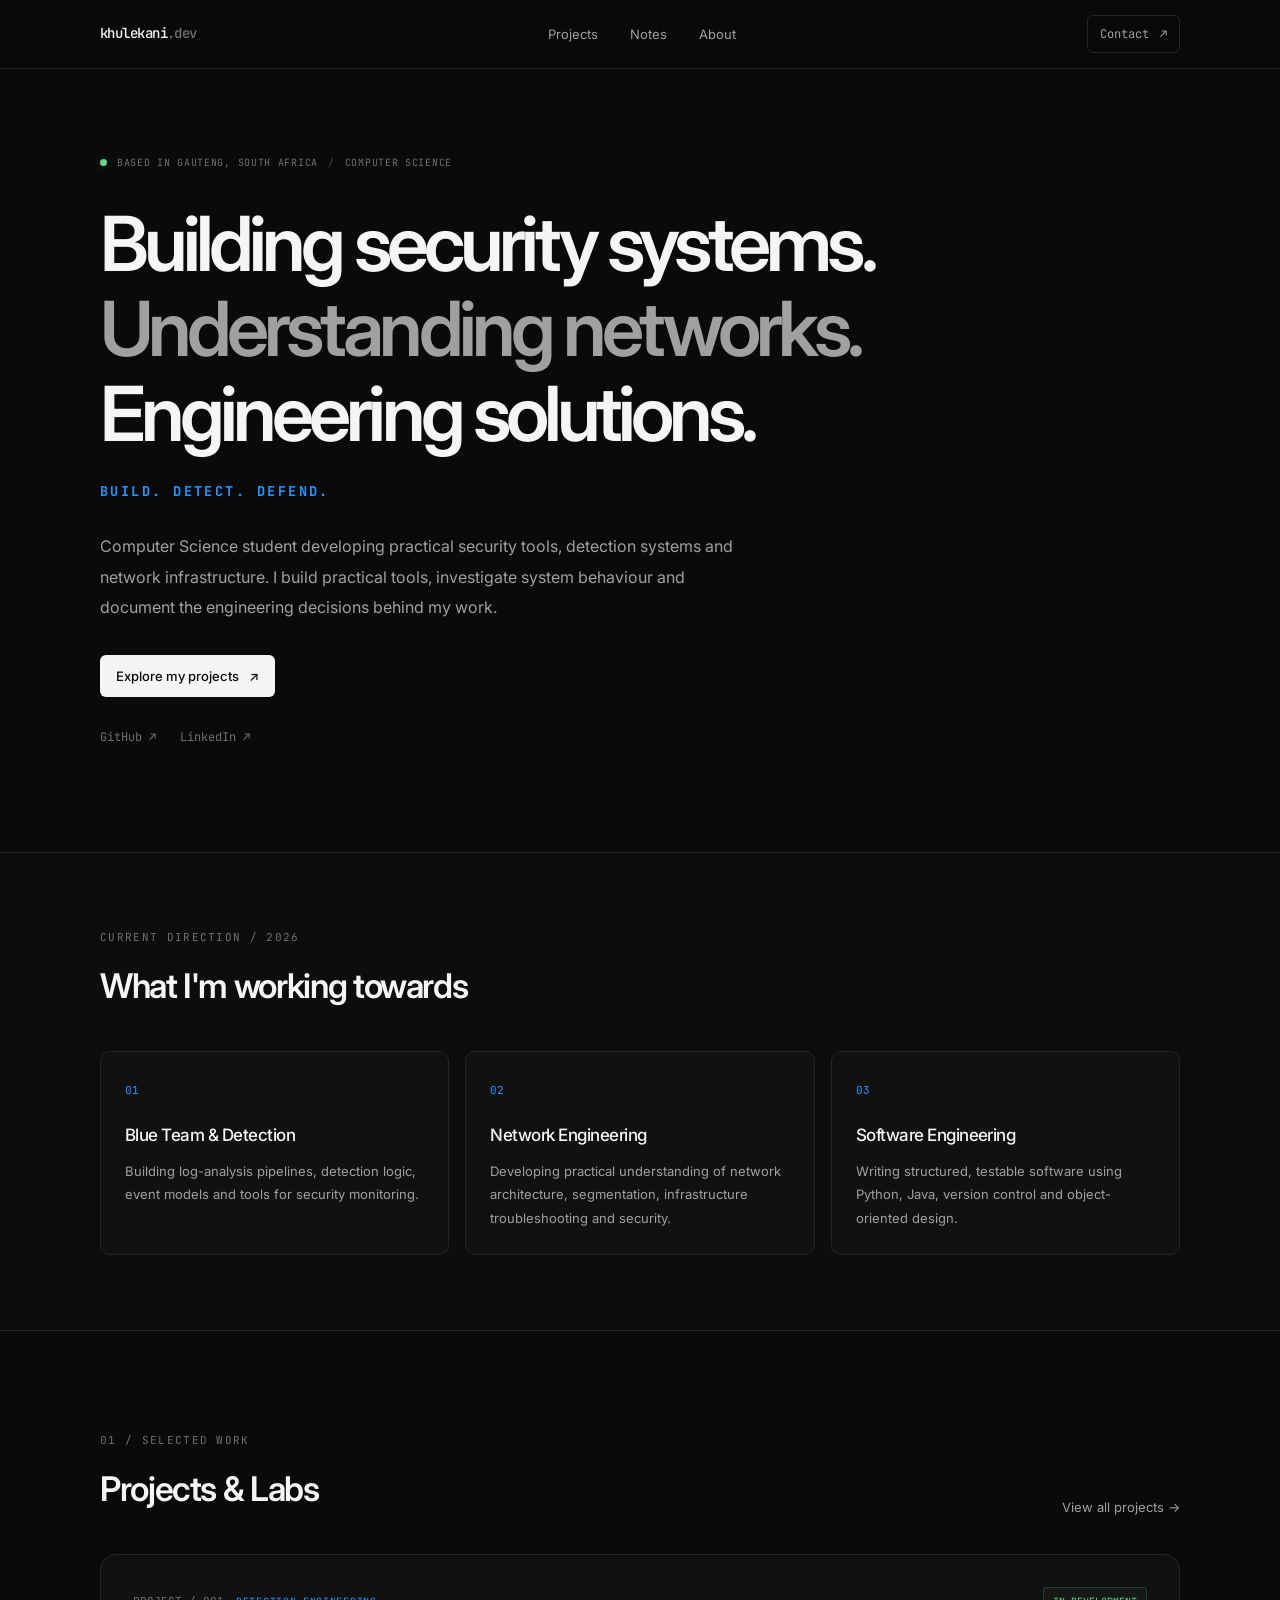
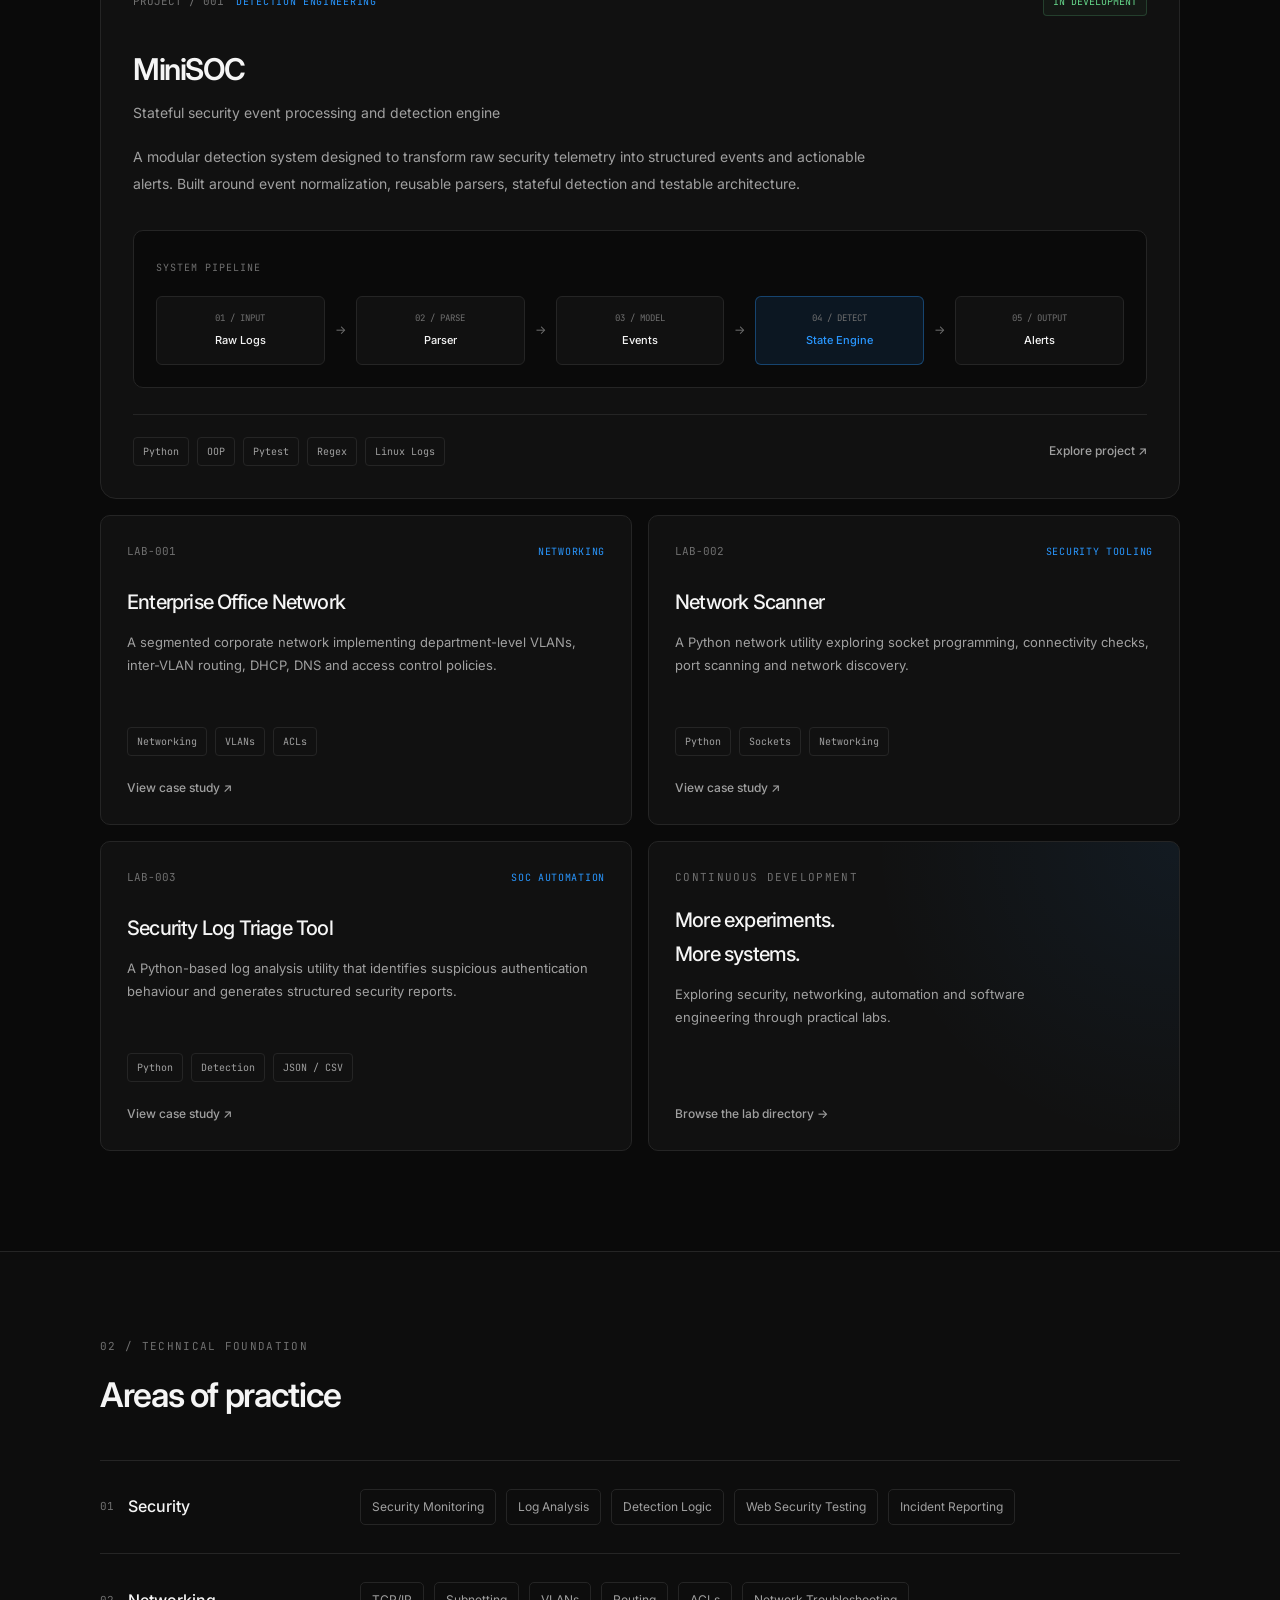
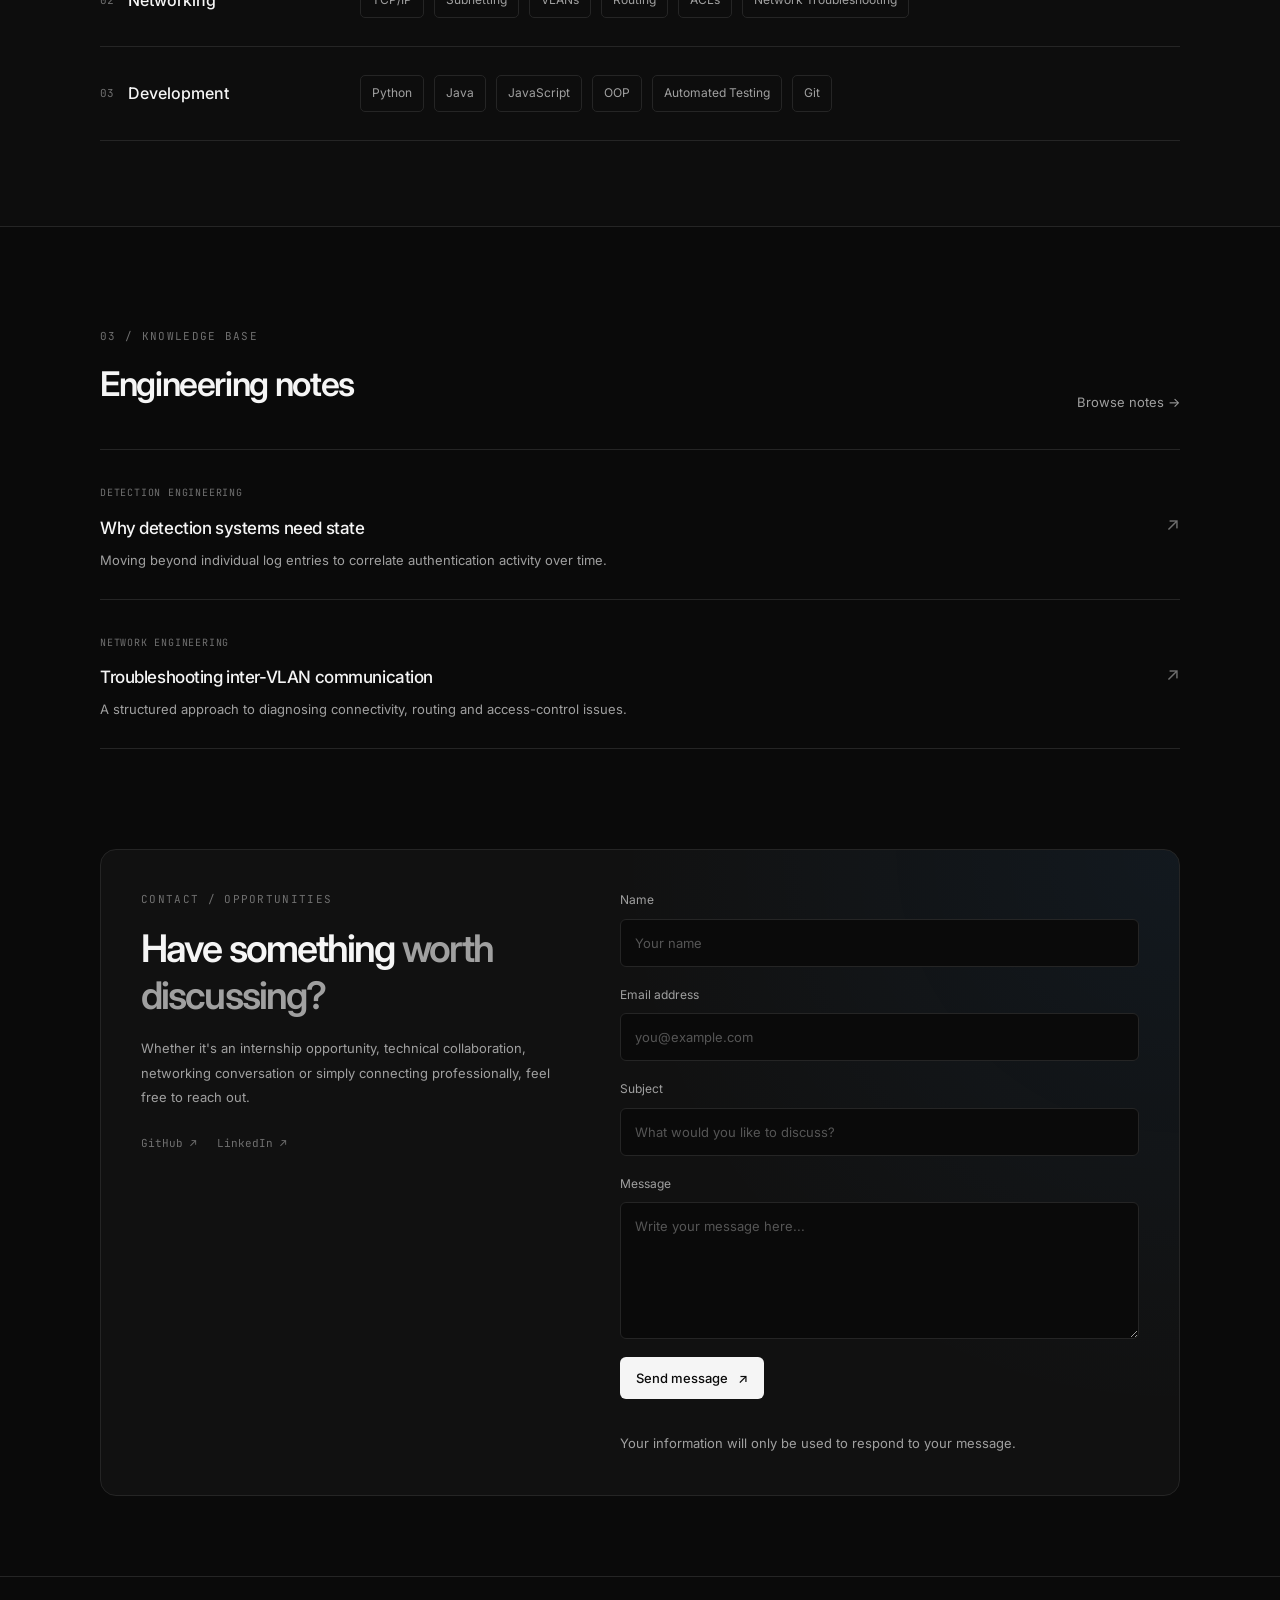
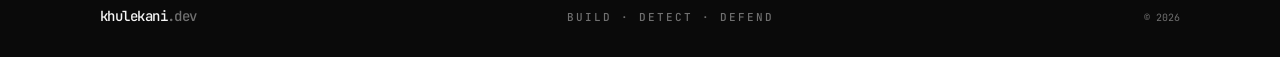
==== commit 1213d2e4: "(feat): Transition bug fix on index.html buttons, added css untracked files from local machine" ====
--- a/index.html
+++ b/index.html
@@ -6,7 +6,7 @@
     <meta name="viewport" content="width=device-width, initial-scale=1.0">
 
     <title>Khulekani Thabethe | Security & Network Engineering</title>
-
+    <link rel="icon" type="image/svg+xml" href="/assets/images/favicon/favicon.svg" />
     <meta name="description"
         content="Computer Science student focused on cybersecurity, network engineering, detection systems and practical software development.">
 
@@ -19,7 +19,12 @@
         href="https://fonts.googleapis.com/css2?family=Inter:wght@400;500;600;700&family=JetBrains+Mono:wght@400;500&display=swap"
         rel="stylesheet">
 
-    <link rel="stylesheet" href="style.css">
+    <link rel="stylesheet" href="assets/css/style.css" />
+    <link rel="stylesheet" href="assets/css/home.css" />
+    <link rel="stylesheet" href="assets/css/projects.css" />
+    <link rel="stylesheet" href="assets/css/notes.css" />
+    <link rel="stylesheet" href="assets/css/about.css" />
+
 </head>
 
 <body>
@@ -67,7 +72,7 @@
             <p class="tagline">
                 BUILD. DETECT. DEFEND.
             </p>
-            
+
             <p class="hero-description">
                 Computer Science student developing practical security tools,
                 detection systems and network infrastructure.
@@ -524,91 +529,88 @@
         </section>
 
 
-        
-        <div class="contact-actions">
-            
-            <!-- Contact -->
-            <section class="contact-section container" id="contact">
-            
-                <div class="contact-panel contact-panel-form">
-            
-                    <div class="contact-intro">
-            
-                        <span class="section-label">
-                            CONTACT / OPPORTUNITIES
-                        </span>
-            
-                        <h2>
-                            Have something
-                            <span>worth discussing?</span>
-                        </h2>
-            
-                        <p>
-                            Whether it's an internship opportunity, technical
-                            collaboration, networking conversation or simply
-                            connecting professionally, feel free to reach out.
-                        </p>
-            
-                        <div class="contact-direct-links">
-            
-                            <a href="https://github.com/love-eskom" target="_blank" rel="noopener noreferrer">
-                                GitHub ↗
-                            </a>
-            
-                            <a href="https://www.linkedin.com/in/gcinikhaya-thabethe/" target="_blank" rel="noopener noreferrer">
-                                LinkedIn ↗
-                            </a>
-            
-                        </div>
-            
-                    </div>
-            
-            
-                    <!-- Replace YOUR_FORM_ID with your actual Formspree ID -->
-                    <form class="contact-form" action="https://formspree.io/f/xeagnljv" method="POST">
-            
-                        <!-- Honeypot spam prevention (make sure .honeypot has display: none in style.css) -->
-                        <input type="text" name="_gotcha" class="honeypot" style="display: none;" tabindex="-1" autocomplete="off"
-                            aria-hidden="true">
-            
-                        <!-- Optional: sets the email subject line in Formspree -->
-                        <input type="hidden" name="_subject" value="New portfolio inquiry from khulekani.dev">
-            
-                        <div class="form-group">
-                            <label for="name">Name</label>
-                            <input type="text" id="name" name="name" placeholder="Your name" autocomplete="name" required>
-                        </div>
-            
-                        <div class="form-group">
-                            <label for="email">Email address</label>
-                            <input type="email" id="email" name="email" placeholder="you@example.com" autocomplete="email" required>
-                        </div>
-            
-                        <div class="form-group">
-                            <label for="subject">Subject</label>
-                            <input type="text" id="subject" name="subject" placeholder="What would you like to discuss?" required>
-                        </div>
-            
-                        <div class="form-group">
-                            <label for="message">Message</label>
-                            <textarea id="message" name="message" rows="5" placeholder="Write your message here..."
-                                required></textarea>
-                        </div>
-            
-                        <button type="submit" class="button button-primary form-submit">
-                            Send message
-                            <span>↗</span>
-                        </button>
-            
-                        <p class="form-note">
-                            Your information will only be used to respond to your message.
-                        </p>
-            
-                    </form>
-            
-                </div>
-            
-            </section>
+        <!-- Contact -->
+        <section class="contact-section container" id="contact">
+
+            <div class="contact-panel contact-panel-form">
+
+                <div class="contact-intro">
+
+                    <span class="section-label">
+                        CONTACT / OPPORTUNITIES
+                    </span>
+
+                    <h2>
+                        Have something
+                        <span>worth discussing?</span>
+                    </h2>
+
+                    <p>
+                        Whether it's an internship opportunity, technical
+                        collaboration, networking conversation or simply
+                        connecting professionally, feel free to reach out.
+                    </p>
+
+                    <div class="contact-direct-links">
+
+                        <a href="https://github.com/love-eskom" target="_blank" rel="noopener noreferrer">
+                            GitHub ↗
+                        </a>
+
+                        <a href="https://www.linkedin.com/in/gcinikhaya-thabethe/" target="_blank"
+                            rel="noopener noreferrer">
+                            LinkedIn ↗
+                        </a>
+
+                    </div>
+
+                </div>
+
+
+                <form class="contact-form" action="https://formspree.io/f/xeagnljv" method="POST">
+
+                    <input type="text" name="_gotcha" class="honeypot" style="display: none;" tabindex="-1"
+                        autocomplete="off" aria-hidden="true">
+
+                    <input type="hidden" name="_subject" value="New portfolio inquiry from khulekani.dev">
+
+                    <div class="form-group">
+                        <label for="name">Name</label>
+                        <input type="text" id="name" name="name" placeholder="Your name" autocomplete="name" required>
+                    </div>
+
+                    <div class="form-group">
+                        <label for="email">Email address</label>
+                        <input type="email" id="email" name="email" placeholder="you@example.com" autocomplete="email"
+                            required>
+                    </div>
+
+                    <div class="form-group">
+                        <label for="subject">Subject</label>
+                        <input type="text" id="subject" name="subject" placeholder="What would you like to discuss?"
+                            required>
+                    </div>
+
+                    <div class="form-group">
+                        <label for="message">Message</label>
+                        <textarea id="message" name="message" rows="5" placeholder="Write your message here..."
+                            required></textarea>
+                    </div>
+
+                    <button type="submit" class="button button-primary form-submit">
+                        Send message
+                        <span>↗</span>
+                    </button>
+
+                    <p class="form-note">
+                        Your information will only be used to respond to your message.
+                    </p>
+
+                </form>
+
+            </div>
+
+        </section>
 
     </main>
 
@@ -618,18 +620,18 @@
 
         <div class="container footer-content">
 
-            <span class="brand">
+            <a href="index.html" class="brand">
                 khulekani<span>.dev</span>
+            </a>
+
+            <p class="tagline">
+                BUILD &middot; DETECT &middot; DEFEND
+            </p>
+
+            <span class="footer-copy">
+                &copy; 2026
             </span>
 
-            <p>
-                Designed, developed and documented by Khulekani.
-            </p>
-
-            <span class="footer-copy">
-                © 2026
-            </span>
-
         </div>
 
     </footer>
--- a/assets/css/style.css
+++ b/assets/css/style.css
@@ -0,0 +1,336 @@
+/* =========================================
+   01. DESIGN SYSTEM
+========================================= */
+
+:root {
+    --bg: #0a0a0a;
+    --surface: #111111;
+    --surface-raised: #151515;
+
+    --border: #252525;
+    --border-hover: #3a3a3a;
+
+    --text: #f5f5f5;
+    --text-secondary: #a0a0a0;
+    --text-muted: #707070;
+
+    --accent: #2997ff;
+    --accent-soft: rgba(41, 151, 255, 0.10);
+
+    --green: #65d68a;
+
+    --font-main: "Inter", sans-serif;
+    --font-mono: "JetBrains Mono", monospace;
+
+    --container: 1080px;
+
+    --radius-sm: 6px;
+    --radius-md: 10px;
+    --radius-lg: 16px;
+
+    --transition: 180ms ease;
+}
+
+
+/* =========================================
+   02. RESET
+========================================= */
+
+* {
+    margin: 0;
+    padding: 0;
+    box-sizing: border-box;
+}
+
+html {
+    scroll-behavior: smooth;
+}
+
+body {
+    background: var(--bg);
+    color: var(--text);
+
+    font-family: var(--font-main);
+    font-size: 15px;
+    line-height: 1.7;
+
+    -webkit-font-smoothing: antialiased;
+    -moz-osx-font-smoothing: grayscale;
+}
+
+::selection {
+    background: var(--accent);
+    color: white;
+}
+
+a {
+    color: inherit;
+    text-decoration: none;
+}
+
+button,
+input,
+textarea {
+    font: inherit;
+}
+
+img {
+    max-width: 100%;
+    display: block;
+}
+
+
+/* =========================================
+   03. UTILITIES & BUTTONS
+========================================= */
+
+.container {
+    width: min(var(--container), calc(100% - 48px));
+    margin-inline: auto;
+}
+
+.section-label {
+    display: block;
+
+    color: var(--text-muted);
+
+    font-family: var(--font-mono);
+    font-size: 11px;
+    letter-spacing: 0.12em;
+    text-transform: uppercase;
+}
+
+.text-link {
+    color: var(--text-secondary);
+    font-size: 13px;
+
+    transition: color var(--transition);
+}
+
+.text-link:hover {
+    color: var(--text);
+}
+
+.section-heading {
+    margin-bottom: 36px;
+}
+
+.section-heading h2 {
+    margin-top: 10px;
+
+    font-size: clamp(26px, 4vw, 34px);
+    font-weight: 600;
+    letter-spacing: -0.04em;
+}
+
+.section-heading-split {
+    display: flex;
+    align-items: flex-end;
+    justify-content: space-between;
+    gap: 24px;
+}
+
+.button {
+    display: inline-flex;
+    align-items: center;
+    justify-content: center;
+    gap: 10px;
+
+    min-height: 42px;
+    padding: 10px 16px;
+
+    border-radius: var(--radius-sm);
+
+    font-size: 13px;
+    font-weight: 500;
+
+    transition: all var(--transition);
+}
+
+.button-primary {
+    background: var(--text);
+    color: var(--bg);
+}
+
+.button-primary:hover {
+    background: white;
+    transform: translateY(-1px);
+}
+
+.button-secondary {
+    background: var(--surface);
+    border: 1px solid var(--border);
+    color: var(--text);
+}
+
+.button-secondary:hover {
+    border-color: var(--border-hover);
+    background: var(--surface-raised);
+}
+
+.tagline {
+    font-family: var(--font-mono);
+    font-size: 0.85rem;
+    font-weight: 700;
+    letter-spacing: 0.18em;
+    color: var(--accent);
+    margin-top: 1.5rem;
+}
+
+
+/* =========================================
+   04. NAVIGATION
+========================================= */
+
+.site-header {
+    position: sticky;
+    top: 0;
+    z-index: 100;
+
+    background: rgba(10, 10, 10, 0.88);
+    backdrop-filter: blur(16px);
+    -webkit-backdrop-filter: blur(16px);
+
+    border-bottom: 1px solid rgba(37, 37, 37, 0.8);
+}
+
+.nav-wrapper {
+    min-height: 68px;
+
+    display: flex;
+    align-items: center;
+    justify-content: space-between;
+    gap: 24px;
+}
+
+.brand {
+    font-family: var(--font-mono);
+    font-size: 14px;
+    font-weight: 500;
+    letter-spacing: -0.04em;
+}
+
+.brand span {
+    color: var(--text-muted);
+}
+
+.nav-links {
+    display: flex;
+    align-items: center;
+    gap: 32px;
+}
+
+.nav-links a {
+    color: var(--text-secondary);
+    font-size: 13px;
+
+    transition: color var(--transition);
+}
+
+.nav-links a:hover {
+    color: var(--text);
+}
+
+.nav-contact {
+    padding: 8px 12px;
+
+    border: 1px solid var(--border);
+    border-radius: var(--radius-sm);
+
+    color: var(--text-secondary);
+
+    font-size: 12px;
+    font-family: var(--font-mono);
+
+    transition: all var(--transition);
+}
+
+.nav-contact span {
+    margin-left: 4px;
+}
+
+.nav-contact:hover {
+    color: var(--text);
+    border-color: var(--border-hover);
+    background: var(--surface);
+}
+
+
+/* =========================================
+   05. FOOTER
+========================================= */
+
+.site-footer {
+    border-top: 1px solid var(--border);
+}
+
+.footer-content {
+    min-height: 80px;
+
+    display: flex;
+    align-items: center;
+    justify-content: space-between;
+    flex-wrap: wrap;
+    gap: 16px;
+}
+
+.footer-content p {
+    color: var(--text-muted);
+    font-size: 11px;
+}
+
+.site-footer .tagline {
+    margin-top: 0;
+    color: var(--text-muted);
+    font-size: 11px;
+    font-weight: 500;
+}
+
+.footer-copy {
+    color: var(--text-muted);
+
+    font-family: var(--font-mono);
+    font-size: 10px;
+}
+
+
+/* =========================================
+   06. RESPONSIVE (CORE)
+========================================= */
+
+@media (max-width: 600px) {
+
+    .container {
+        width: calc(100% - 32px);
+    }
+
+    .nav-wrapper {
+        min-height: 62px;
+        gap: 12px;
+    }
+
+    .nav-links {
+        gap: 16px;
+    }
+
+    .nav-links a {
+        font-size: 11px;
+    }
+
+    .nav-contact {
+        display: none;
+    }
+
+    .section-heading-split {
+        align-items: flex-start;
+        flex-direction: column;
+        gap: 12px;
+    }
+
+    .footer-content {
+        padding: 20px 0;
+        flex-direction: column;
+        align-items: flex-start;
+    }
+
+}
--- a/assets/css/home.css
+++ b/assets/css/home.css
@@ -0,0 +1,509 @@
+/* =========================================
+   01. HERO
+========================================= */
+
+.hero {
+    padding-top: 85px;
+    padding-bottom: 105px;
+}
+
+.hero-meta {
+    display: flex;
+    align-items: center;
+    flex-wrap: wrap;
+    gap: 10px;
+
+    margin-bottom: 30px;
+
+    color: var(--text-muted);
+
+    font-family: var(--font-mono);
+    font-size: 10px;
+    letter-spacing: 0.07em;
+}
+
+.status-dot {
+    width: 7px;
+    height: 7px;
+
+    border-radius: 50%;
+    background: var(--green);
+
+    box-shadow: 0 0 10px rgba(101, 214, 138, 0.25);
+}
+
+.meta-divider {
+    color: #444;
+}
+
+.hero h1 {
+    max-width: 900px;
+
+    font-size: clamp(40px, 7vw, 76px);
+    font-weight: 600;
+    line-height: 1.12;
+    letter-spacing: -0.065em;
+}
+
+.hero h1 span {
+    display: block;
+    color: var(--text-secondary);
+}
+
+.hero-description {
+    max-width: 640px;
+
+    margin-top: 28px;
+
+    color: var(--text-secondary);
+
+    font-size: 16px;
+    line-height: 1.9;
+}
+
+.hero-actions {
+    display: flex;
+    flex-wrap: wrap;
+    gap: 12px;
+
+    margin-top: 32px;
+}
+
+.hero-links {
+    display: flex;
+    gap: 24px;
+
+    margin-top: 30px;
+}
+
+.hero-links a {
+    color: var(--text-muted);
+    font-family: var(--font-mono);
+    font-size: 12px;
+
+    transition: color var(--transition);
+}
+
+.hero-links a:hover {
+    color: var(--accent);
+}
+
+
+/* =========================================
+   02. CURRENT FOCUS
+========================================= */
+
+.focus-section {
+    padding: 75px 0;
+
+    background: #0d0d0d;
+    border-top: 1px solid var(--border);
+    border-bottom: 1px solid var(--border);
+}
+
+.focus-grid {
+    display: grid;
+    grid-template-columns: repeat(3, 1fr);
+    gap: 16px;
+}
+
+.focus-card {
+    padding: 24px;
+
+    border: 1px solid var(--border);
+    background: var(--surface);
+
+    border-radius: var(--radius-md);
+
+    transition: border-color var(--transition);
+}
+
+.focus-card:hover {
+    border-color: var(--border-hover);
+}
+
+.focus-number {
+    color: var(--accent);
+
+    font-family: var(--font-mono);
+    font-size: 11px;
+}
+
+.focus-card h3 {
+    margin-top: 20px;
+
+    font-size: 17px;
+    font-weight: 500;
+    letter-spacing: -0.03em;
+}
+
+.focus-card p {
+    margin-top: 10px;
+
+    color: var(--text-secondary);
+
+    font-size: 13px;
+    line-height: 1.8;
+}
+
+
+/* =========================================
+   03. EXPERTISE
+========================================= */
+
+.expertise-section {
+    padding: 85px 0;
+
+    border-top: 1px solid var(--border);
+    border-bottom: 1px solid var(--border);
+
+    background: #0d0d0d;
+}
+
+.expertise-list {
+    border-top: 1px solid var(--border);
+}
+
+.expertise-row {
+    display: grid;
+    grid-template-columns: 220px 1fr;
+    gap: 40px;
+
+    padding: 28px 0;
+
+    border-bottom: 1px solid var(--border);
+}
+
+.expertise-title {
+    display: flex;
+    align-items: center;
+    gap: 14px;
+}
+
+.expertise-title span {
+    color: var(--text-muted);
+
+    font-family: var(--font-mono);
+    font-size: 11px;
+}
+
+.expertise-title h3 {
+    font-size: 16px;
+    font-weight: 500;
+}
+
+.expertise-items {
+    display: flex;
+    flex-wrap: wrap;
+    gap: 10px;
+}
+
+.expertise-items span {
+    padding: 7px 11px;
+
+    border: 1px solid var(--border);
+    border-radius: 5px;
+
+    color: var(--text-secondary);
+
+    font-size: 12px;
+}
+
+
+/* =========================================
+   04. RESPONSIVE (HOME)
+========================================= */
+
+@media (max-width: 800px) {
+    .hero {
+        padding-top: 90px;
+        padding-bottom: 80px;
+    }
+
+    .focus-grid {
+        grid-template-columns: 1fr;
+    }
+
+    .expertise-row {
+        grid-template-columns: 1fr;
+        gap: 20px;
+    }
+}
+
+@media (max-width: 600px) {
+    .hero {
+        padding-top: 75px;
+        padding-bottom: 70px;
+    }
+
+    .hero h1 {
+        font-size: 43px;
+    }
+
+    .hero-description {
+        font-size: 14px;
+    }
+
+    .hero-meta {
+        font-size: 9px;
+        gap: 7px;
+    }
+
+    .expertise-row {
+        padding: 24px 0;
+    }
+}/* =========================================
+   01. HERO
+========================================= */
+
+.hero {
+    padding-top: 85px;
+    padding-bottom: 105px;
+}
+
+.hero-meta {
+    display: flex;
+    align-items: center;
+    flex-wrap: wrap;
+    gap: 10px;
+
+    margin-bottom: 30px;
+
+    color: var(--text-muted);
+
+    font-family: var(--font-mono);
+    font-size: 10px;
+    letter-spacing: 0.07em;
+}
+
+.status-dot {
+    width: 7px;
+    height: 7px;
+
+    border-radius: 50%;
+    background: var(--green);
+
+    box-shadow: 0 0 10px rgba(101, 214, 138, 0.25);
+}
+
+.meta-divider {
+    color: #444;
+}
+
+.hero h1 {
+    max-width: 900px;
+
+    font-size: clamp(40px, 7vw, 76px);
+    font-weight: 600;
+    line-height: 1.12;
+    letter-spacing: -0.065em;
+}
+
+.hero h1 span {
+    display: block;
+    color: var(--text-secondary);
+}
+
+.hero-description {
+    max-width: 640px;
+
+    margin-top: 28px;
+
+    color: var(--text-secondary);
+
+    font-size: 16px;
+    line-height: 1.9;
+}
+
+.hero-actions {
+    display: flex;
+    flex-wrap: wrap;
+    gap: 12px;
+
+    margin-top: 32px;
+}
+
+.hero-links {
+    display: flex;
+    gap: 24px;
+
+    margin-top: 30px;
+}
+
+.hero-links a {
+    color: var(--text-muted);
+    font-family: var(--font-mono);
+    font-size: 12px;
+
+    transition: color var(--transition);
+}
+
+.hero-links a:hover {
+    color: var(--accent);
+}
+
+
+/* =========================================
+   02. CURRENT FOCUS
+========================================= */
+
+.focus-section {
+    padding: 75px 0;
+
+    background: #0d0d0d;
+    border-top: 1px solid var(--border);
+    border-bottom: 1px solid var(--border);
+}
+
+.focus-grid {
+    display: grid;
+    grid-template-columns: repeat(3, 1fr);
+    gap: 16px;
+}
+
+.focus-card {
+    padding: 24px;
+
+    border: 1px solid var(--border);
+    background: var(--surface);
+
+    border-radius: var(--radius-md);
+
+    transition: border-color var(--transition);
+}
+
+.focus-card:hover {
+    border-color: var(--border-hover);
+}
+
+.focus-number {
+    color: var(--accent);
+
+    font-family: var(--font-mono);
+    font-size: 11px;
+}
+
+.focus-card h3 {
+    margin-top: 20px;
+
+    font-size: 17px;
+    font-weight: 500;
+    letter-spacing: -0.03em;
+}
+
+.focus-card p {
+    margin-top: 10px;
+
+    color: var(--text-secondary);
+
+    font-size: 13px;
+    line-height: 1.8;
+}
+
+
+/* =========================================
+   03. EXPERTISE
+========================================= */
+
+.expertise-section {
+    padding: 85px 0;
+
+    border-top: 1px solid var(--border);
+    border-bottom: 1px solid var(--border);
+
+    background: #0d0d0d;
+}
+
+.expertise-list {
+    border-top: 1px solid var(--border);
+}
+
+.expertise-row {
+    display: grid;
+    grid-template-columns: 220px 1fr;
+    gap: 40px;
+
+    padding: 28px 0;
+
+    border-bottom: 1px solid var(--border);
+}
+
+.expertise-title {
+    display: flex;
+    align-items: center;
+    gap: 14px;
+}
+
+.expertise-title span {
+    color: var(--text-muted);
+
+    font-family: var(--font-mono);
+    font-size: 11px;
+}
+
+.expertise-title h3 {
+    font-size: 16px;
+    font-weight: 500;
+}
+
+.expertise-items {
+    display: flex;
+    flex-wrap: wrap;
+    gap: 10px;
+}
+
+.expertise-items span {
+    padding: 7px 11px;
+
+    border: 1px solid var(--border);
+    border-radius: 5px;
+
+    color: var(--text-secondary);
+
+    font-size: 12px;
+}
+
+
+/* =========================================
+   04. RESPONSIVE (HOME)
+========================================= */
+
+@media (max-width: 800px) {
+    .hero {
+        padding-top: 90px;
+        padding-bottom: 80px;
+    }
+
+    .focus-grid {
+        grid-template-columns: 1fr;
+    }
+
+    .expertise-row {
+        grid-template-columns: 1fr;
+        gap: 20px;
+    }
+}
+
+@media (max-width: 600px) {
+    .hero {
+        padding-top: 75px;
+        padding-bottom: 70px;
+    }
+
+    .hero h1 {
+        font-size: 43px;
+    }
+
+    .hero-description {
+        font-size: 14px;
+    }
+
+    .hero-meta {
+        font-size: 9px;
+        gap: 7px;
+    }
+
+    .expertise-row {
+        padding: 24px 0;
+    }
+}
--- a/assets/css/projects.css
+++ b/assets/css/projects.css
@@ -0,0 +1,683 @@
+/* =========================================
+   01. PROJECTS & LABS
+========================================= */
+
+.projects-section {
+    padding-top: 100px;
+    padding-bottom: 100px;
+}
+
+.project-featured {
+    padding: 32px;
+
+    border: 1px solid var(--border);
+    border-radius: var(--radius-lg);
+
+    background: var(--surface);
+
+    transition: border-color var(--transition);
+}
+
+.project-featured:hover {
+    border-color: var(--border-hover);
+}
+
+.project-topline {
+    display: flex;
+    align-items: center;
+    justify-content: space-between;
+    flex-wrap: wrap;
+    gap: 12px;
+}
+
+.project-id {
+    display: flex;
+    flex-wrap: wrap;
+    align-items: center;
+    gap: 12px;
+}
+
+.project-index {
+    color: var(--text-muted);
+
+    font-family: var(--font-mono);
+    font-size: 11px;
+}
+
+.project-category {
+    color: var(--accent);
+
+    font-family: var(--font-mono);
+    font-size: 10px;
+    letter-spacing: 0.07em;
+}
+
+.project-status {
+    padding: 5px 9px;
+
+    border: 1px solid var(--border);
+    border-radius: 4px;
+
+    color: var(--text-muted);
+
+    font-family: var(--font-mono);
+    font-size: 10px;
+}
+
+.status-active {
+    color: var(--green);
+    border-color: rgba(101, 214, 138, 0.2);
+    background: rgba(101, 214, 138, 0.04);
+}
+
+.project-featured h3 {
+    margin-top: 28px;
+
+    font-size: 30px;
+    font-weight: 600;
+    letter-spacing: -0.05em;
+}
+
+.project-subtitle {
+    margin-top: 6px;
+
+    color: var(--text-secondary);
+    font-size: 14px;
+}
+
+.project-description {
+    max-width: 750px;
+
+    margin-top: 20px;
+
+    color: var(--text-secondary);
+    font-size: 14px;
+    line-height: 1.9;
+}
+
+
+/* Architecture pipeline */
+
+.architecture {
+    margin-top: 32px;
+    padding: 22px;
+
+    border: 1px solid var(--border);
+    border-radius: var(--radius-md);
+
+    background: var(--bg);
+}
+
+.architecture-label {
+    color: var(--text-muted);
+
+    font-family: var(--font-mono);
+    font-size: 10px;
+    letter-spacing: 0.1em;
+}
+
+.pipeline {
+    display: flex;
+    align-items: center;
+    justify-content: space-between;
+    gap: 10px;
+
+    margin-top: 18px;
+}
+
+.pipeline-node {
+    flex: 1;
+    min-width: 0;
+
+    padding: 14px 10px;
+
+    border: 1px solid var(--border);
+    border-radius: var(--radius-sm);
+
+    background: var(--surface);
+
+    text-align: center;
+}
+
+.pipeline-node small {
+    display: block;
+
+    color: var(--text-muted);
+
+    font-family: var(--font-mono);
+    font-size: 9px;
+}
+
+.pipeline-node strong {
+    display: block;
+    margin-top: 5px;
+
+    font-size: 11px;
+    font-weight: 500;
+}
+
+.pipeline-highlight {
+    border-color: rgba(41, 151, 255, 0.35);
+    background: var(--accent-soft);
+}
+
+.pipeline-highlight strong {
+    color: var(--accent);
+}
+
+.pipeline-arrow {
+    color: var(--text-muted);
+    font-size: 12px;
+}
+
+
+/* Project footer */
+
+.project-footer {
+    display: flex;
+    align-items: center;
+    justify-content: space-between;
+    flex-wrap: wrap;
+    gap: 20px;
+
+    margin-top: 26px;
+    padding-top: 22px;
+
+    border-top: 1px solid var(--border);
+}
+
+
+/* Project tags */
+
+.tech-stack {
+    display: flex;
+    flex-wrap: wrap;
+    gap: 8px;
+}
+
+.tech-stack span {
+    padding: 5px 9px;
+
+    border: 1px solid var(--border);
+    border-radius: 4px;
+
+    color: var(--text-secondary);
+
+    font-family: var(--font-mono);
+    font-size: 10px;
+}
+
+
+/* Project link */
+
+.project-link {
+    display: inline-flex;
+    align-items: center;
+    gap: 8px;
+
+    color: var(--text-secondary);
+
+    font-size: 12px;
+    font-weight: 500;
+
+    transition: color var(--transition);
+}
+
+.project-link:hover {
+    color: var(--accent);
+}
+
+
+/* Project grid */
+
+.project-grid {
+    display: grid;
+    grid-template-columns: repeat(2, 1fr);
+    gap: 16px;
+
+    margin-top: 16px;
+}
+
+.project-card {
+    display: flex;
+    flex-direction: column;
+
+    min-height: 310px;
+    padding: 26px;
+
+    border: 1px solid var(--border);
+    border-radius: var(--radius-md);
+
+    background: var(--surface);
+
+    transition:
+        border-color var(--transition),
+        transform var(--transition);
+}
+
+.project-card:hover {
+    border-color: var(--border-hover);
+    transform: translateY(-2px);
+}
+
+.project-card h3 {
+    margin-top: 24px;
+
+    font-size: 20px;
+    font-weight: 500;
+    letter-spacing: -0.04em;
+}
+
+.project-card p {
+    margin-top: 12px;
+
+    color: var(--text-secondary);
+
+    font-size: 13px;
+    line-height: 1.8;
+}
+
+.project-card .tech-stack {
+    margin-top: auto;
+    padding-top: 24px;
+}
+
+.project-card .project-link {
+    margin-top: 22px;
+}
+
+.project-card-more {
+    justify-content: space-between;
+
+    background:
+        radial-gradient(circle at top right,
+            rgba(41, 151, 255, 0.07),
+            transparent 50%),
+        var(--surface);
+}
+
+.project-card-more h3 {
+    margin-top: 16px;
+}
+
+.project-card-more p {
+    max-width: 350px;
+}
+
+
+/* =========================================
+   02. CASE STUDY IMAGES & EVIDENCE GRID
+========================================= */
+
+.case-study-figure {
+    margin: 0;
+    background: var(--surface);
+    border: 1px solid var(--border);
+    border-radius: 8px;
+    padding: 0.75rem;
+    display: flex;
+    flex-direction: column;
+    justify-content: space-between;
+}
+
+.case-study-figure img {
+    width: 100%;
+    height: auto;
+    object-fit: contain;
+    background: #181818;
+    border: 1px solid #1f1f1f;
+    border-radius: 4px;
+    display: block;
+}
+
+.case-study-figure figcaption {
+    margin-top: 0.75rem;
+    font-family: var(--font-mono);
+    font-size: 0.78rem;
+    line-height: 1.6;
+    color: var(--text-muted);
+}
+
+.evidence-grid {
+    display: grid;
+    grid-template-columns: repeat(3, minmax(0, 1fr));
+    gap: 12px;
+    margin-top: 26px;
+}
+
+.evidence-grid-2 {
+    grid-template-columns: repeat(2, minmax(0, 1fr));
+}
+
+.topology-figure {
+    margin: 2rem 0;
+}
+
+.topology-figure img {
+    width: 100%;
+    height: auto;
+    max-height: none;
+    object-fit: contain;
+    background: #ffffff;
+}
+
+
+/* =========================================
+   03. VALIDATION TABLE
+========================================= */
+
+.table-wrapper {
+    overflow-x: auto;
+    margin: 2rem 0;
+    border: 1px solid var(--border);
+    border-radius: 8px;
+}
+
+.validation-table {
+    width: 100%;
+    border-collapse: collapse;
+    text-align: left;
+    font-size: 0.9rem;
+}
+
+.validation-table th,
+.validation-table td {
+    padding: 0.9rem 1rem;
+    border-bottom: 1px solid var(--border);
+}
+
+.validation-table th {
+    background: var(--surface);
+    font-family: var(--font-mono);
+    font-size: 0.75rem;
+    text-transform: uppercase;
+    letter-spacing: 0.05em;
+    color: var(--text-muted);
+}
+
+.validation-table tbody tr:last-child td {
+    border-bottom: none;
+}
+
+.badge-pass {
+    display: inline-block;
+    padding: 0.2rem 0.55rem;
+    font-family: var(--font-mono);
+    font-size: 0.72rem;
+    font-weight: 500;
+    color: #22c55e;
+    background: rgba(34, 197, 94, 0.1);
+    border: 1px solid rgba(34, 197, 94, 0.25);
+    border-radius: 4px;
+}
+
+
+/* =========================================
+   04. RESPONSIVE (PROJECTS)
+========================================= */
+
+@media (max-width: 800px) {
+    .project-grid {
+        grid-template-columns: 1fr;
+    }
+
+    .evidence-grid,
+    .evidence-grid-2 {
+        grid-template-columns: 1fr;
+        gap: 16px;
+    }
+
+    .pipeline {
+        overflow-x: auto;
+        justify-content: flex-start;
+        padding-bottom: 8px;
+    }
+
+    .pipeline-node {
+        flex: 0 0 110px;
+    }
+
+    .pipeline-arrow {
+        flex: 0 0 auto;
+    }
+}
+
+@media (max-width: 600px) {
+    .project-featured {
+        padding: 20px;
+    }
+
+    .project-featured h3 {
+        font-size: 25px;
+    }
+
+    .architecture {
+        padding: 14px;
+    }
+
+    .project-footer {
+        align-items: flex-start;
+        flex-direction: column;
+    }
+
+    .project-card {
+        min-height: 280px;
+        padding: 22px;
+    }
+}
+
+
+/* =========================================
+   05. CASE STUDY & LAB DETAIL PAGES
+========================================= */
+
+.navbar {
+    min-height: 86px;
+    padding: 0 3.1%;
+    border-bottom: 1px solid var(--border);
+    display: flex;
+    align-items: center;
+    justify-content: space-between;
+    gap: 24px;
+}
+
+.logo {
+    font-family: var(--font-mono);
+    font-weight: 700;
+    text-decoration: none;
+}
+
+.logo span {
+    color: var(--text-muted);
+}
+
+.navbar .nav-links {
+    display: flex;
+    gap: 34px;
+}
+
+.navbar .nav-links a {
+    color: var(--text-secondary);
+    text-decoration: none;
+    font-size: 15px;
+}
+
+.navbar .nav-links a:hover,
+.navbar .nav-contact:hover {
+    color: var(--text);
+}
+
+.navbar .nav-contact {
+    padding: 12px 16px;
+    border: 1px solid var(--border);
+    border-radius: 7px;
+    text-decoration: none;
+    font-family: var(--font-mono);
+    color: var(--text-secondary);
+}
+
+.project-page {
+    max-width: var(--container);
+    margin: auto;
+    padding: 76px 34px 100px;
+}
+
+.project-page .eyebrow,
+.project-page .section-label {
+    color: var(--accent);
+    font: 12px var(--font-mono);
+    letter-spacing: 0.13em;
+    text-transform: uppercase;
+}
+
+.project-page h1 {
+    font-size: clamp(42px, 7vw, 82px);
+    line-height: 1.02;
+    letter-spacing: -0.06em;
+    max-width: 920px;
+    margin: 22px 0;
+}
+
+.project-page .lede {
+    color: var(--text-muted);
+    max-width: 760px;
+    font-size: 18px;
+    line-height: 1.8;
+}
+
+.project-page .meta {
+    display: flex;
+    flex-wrap: wrap;
+    gap: 10px;
+    margin: 30px 0;
+}
+
+.project-page .meta span {
+    border: 1px solid var(--border);
+    padding: 9px 12px;
+    color: var(--text-secondary);
+    font: 11px var(--font-mono);
+    letter-spacing: 0.06em;
+}
+
+.project-page .actions {
+    display: flex;
+    flex-wrap: wrap;
+    gap: 12px;
+    margin: 30px 0 70px;
+}
+
+.project-page .actions a {
+    border: 1px solid #333;
+    border-radius: 6px;
+    padding: 13px 17px;
+    text-decoration: none;
+    font-size: 14px;
+}
+
+.project-page .actions a.primary {
+    background: var(--text);
+    color: var(--bg);
+    border-color: var(--text);
+}
+
+.project-page section {
+    border-top: 1px solid var(--border);
+    padding: 42px 0;
+}
+
+.project-page h2 {
+    font-size: clamp(26px, 4vw, 38px);
+    letter-spacing: -0.04em;
+    margin: 15px 0 20px;
+}
+
+.project-page h3 {
+    font-size: 17px;
+    margin: 0 0 10px;
+}
+
+.project-page p,
+.project-page li {
+    color: var(--text-muted);
+    line-height: 1.85;
+}
+
+.project-page ul {
+    padding-left: 22px;
+}
+
+.project-page .grid {
+    display: grid;
+    grid-template-columns: repeat(3, 1fr);
+    gap: 12px;
+    margin-top: 26px;
+}
+
+.project-page .tile {
+    background: var(--surface);
+    border: 1px solid var(--border);
+    padding: 21px;
+}
+
+.project-page .tile .num {
+    color: var(--accent);
+    font: 11px var(--font-mono);
+    display: block;
+    margin-bottom: 14px;
+}
+
+.project-page .tile p {
+    font-size: 13px;
+    margin-bottom: 0;
+}
+
+.project-page .callout {
+    background: var(--surface);
+    border: 1px solid var(--border);
+    padding: 22px;
+    margin-top: 22px;
+    color: #bdbdbd;
+    line-height: 1.8;
+}
+
+.project-page .status {
+    color: var(--green);
+    font: 11px var(--font-mono);
+    letter-spacing: 0.1em;
+}
+
+.project-page .footer {
+    border-top: 1px solid var(--border);
+    padding-top: 30px;
+    display: flex;
+    justify-content: space-between;
+    gap: 20px;
+    flex-wrap: wrap;
+}
+
+.project-page .footer a {
+    color: var(--text-secondary);
+    text-decoration: none;
+}
+
+@media (max-width: 720px) {
+    .navbar {
+        padding: 20px;
+        flex-wrap: wrap;
+    }
+
+    .navbar .nav-links {
+        order: 3;
+        width: 100%;
+        gap: 20px;
+    }
+
+    .project-page {
+        padding: 48px 22px 70px;
+    }
+
+    .project-page .grid {
+        grid-template-columns: 1fr;
+    }
+}
--- a/assets/css/notes.css
+++ b/assets/css/notes.css
@@ -0,0 +1,74 @@
+/* =========================================
+   01. NOTES LIST (INDEX & NOTES PAGE)
+========================================= */
+
+.notes-section {
+    padding-top: 100px;
+    padding-bottom: 100px;
+}
+
+.notes-list {
+    border-top: 1px solid var(--border);
+}
+
+.note-item {
+    display: flex;
+    align-items: center;
+    justify-content: space-between;
+    gap: 24px;
+
+    padding: 28px 0;
+
+    border-bottom: 1px solid var(--border);
+}
+
+.note-category {
+    color: var(--text-muted);
+
+    font-family: var(--font-mono);
+    font-size: 10px;
+    letter-spacing: 0.08em;
+}
+
+.note-item h3 {
+    margin-top: 10px;
+
+    font-size: 17px;
+    font-weight: 500;
+    letter-spacing: -0.025em;
+
+    transition: color var(--transition);
+}
+
+.note-item p {
+    margin-top: 6px;
+
+    color: var(--text-secondary);
+    font-size: 13px;
+}
+
+.note-arrow {
+    color: var(--text-muted);
+    font-size: 18px;
+
+    transition: all var(--transition);
+}
+
+.note-item:hover h3 {
+    color: var(--accent);
+}
+
+.note-item:hover .note-arrow {
+    color: var(--accent);
+    transform: translate(3px, -3px);
+}
+
+@media (max-width: 600px) {
+    .note-item {
+        align-items: flex-start;
+    }
+
+    .note-item h3 {
+        font-size: 15px;
+    }
+}
--- a/assets/css/about.css
+++ b/assets/css/about.css
@@ -0,0 +1,215 @@
+/* =========================================
+   01. CONTACT SECTION & CTA PANEL
+========================================= */
+
+.contact-section {
+    padding-bottom: 80px;
+}
+
+.contact-panel {
+    display: flex;
+    align-items: center;
+    justify-content: space-between;
+    gap: 40px;
+
+    padding: 40px;
+
+    border: 1px solid var(--border);
+    border-radius: var(--radius-lg);
+
+    background:
+        radial-gradient(circle at top right,
+            rgba(41, 151, 255, 0.06),
+            transparent 45%),
+        var(--surface);
+}
+
+.contact-panel h2 {
+    max-width: 600px;
+
+    margin-top: 16px;
+
+    font-size: clamp(27px, 4vw, 38px);
+    font-weight: 600;
+    letter-spacing: -0.05em;
+    line-height: 1.25;
+}
+
+.contact-panel h2 span {
+    color: var(--text-secondary);
+}
+
+.contact-panel p {
+    max-width: 500px;
+
+    margin-top: 14px;
+
+    color: var(--text-secondary);
+    font-size: 13px;
+    line-height: 1.9;
+}
+
+.contact-actions {
+    display: flex;
+    flex-wrap: wrap;
+    gap: 10px;
+}
+
+
+/* =========================================
+   02. CONTACT FORM & INTRO
+========================================= */
+
+.contact-panel-form {
+    display: grid;
+    grid-template-columns: 0.9fr 1.1fr;
+    align-items: start;
+    gap: 55px;
+}
+
+.contact-intro h2 {
+    max-width: 450px;
+    margin-top: 16px;
+
+    font-size: clamp(27px, 4vw, 38px);
+    font-weight: 600;
+    letter-spacing: -0.05em;
+    line-height: 1.25;
+}
+
+.contact-intro h2 span {
+    color: var(--text-secondary);
+}
+
+.contact-intro p {
+    max-width: 430px;
+    margin-top: 16px;
+
+    color: var(--text-secondary);
+    font-size: 13px;
+    line-height: 1.9;
+}
+
+.contact-direct-links {
+    display: flex;
+    gap: 20px;
+    margin-top: 24px;
+}
+
+.contact-direct-links a {
+    color: var(--text-muted);
+    font-family: var(--font-mono);
+    font-size: 11px;
+
+    transition: color var(--transition);
+}
+
+.contact-direct-links a:hover {
+    color: var(--accent);
+}
+
+.contact-form {
+    display: flex;
+    flex-direction: column;
+    gap: 18px;
+}
+
+.form-group {
+    display: flex;
+    flex-direction: column;
+    gap: 8px;
+}
+
+.form-group label {
+    color: var(--text-secondary);
+    font-size: 12px;
+}
+
+.form-group input,
+.form-group textarea {
+    width: 100%;
+
+    padding: 12px 14px;
+
+    border: 1px solid var(--border);
+    border-radius: var(--radius-sm);
+
+    background: var(--bg);
+    color: var(--text);
+
+    font-family: var(--font-main);
+    font-size: 13px;
+
+    outline: none;
+
+    transition:
+        border-color var(--transition),
+        background var(--transition);
+}
+
+.form-group input::placeholder,
+.form-group textarea::placeholder {
+    color: #555;
+}
+
+.form-group input:focus,
+.form-group textarea:focus {
+    border-color: var(--accent);
+    background: #0d0d0d;
+}
+
+.form-group textarea {
+    resize: vertical;
+    min-height: 130px;
+}
+
+.form-submit {
+    width: fit-content;
+    border: none;
+    cursor: pointer;
+}
+
+.form-note {
+    color: var(--text-muted);
+    font-size: 10px;
+    line-height: 1.6;
+}
+
+.honeypot {
+    display: none !important;
+}
+
+
+/* =========================================
+   03. RESPONSIVE (ABOUT & CONTACT)
+========================================= */
+
+@media (max-width: 800px) {
+    .contact-panel {
+        flex-direction: column;
+        align-items: flex-start;
+    }
+
+    .contact-panel-form {
+        grid-template-columns: 1fr;
+        gap: 35px;
+    }
+}
+
+@media (max-width: 600px) {
+    .contact-panel {
+        padding: 24px;
+    }
+
+    .contact-actions {
+        width: 100%;
+    }
+
+    .contact-form {
+        width: 100%;
+    }
+
+    .form-submit {
+        width: 100%;
+    }
+}
